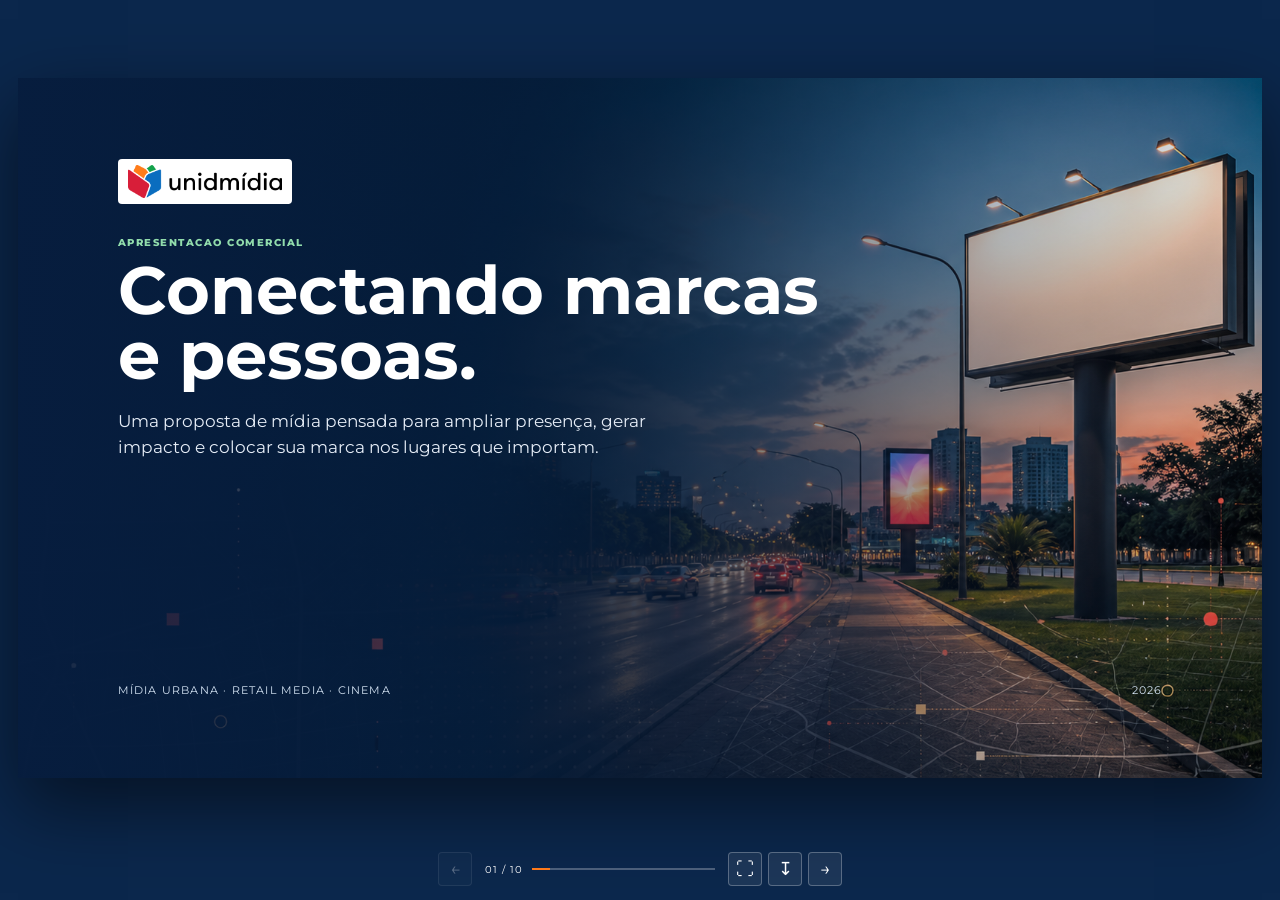
==== calculadora-unidmidia/apresentacao-comercial.html @ 314643e8 "Publicar apresentação comercial Unidmidia" ====
<!doctype html><html lang="pt-BR"><head><meta charset="utf-8"><meta name="viewport" content="width=device-width,initial-scale=1"><title>Unidmidia | Proposta Comercial</title><style>
@import url('https://fonts.googleapis.com/css2?family=Montserrat:wght@400;500;600;700;800&display=swap');
:root{--blue:#0872c9;--navy:#0b274c;--red:#df1d42;--orange:#ff7a1a;--green:#149647;--paper:#f8fafc;--ink:#18222e;--muted:#64748b;--line:#d9e0e8}*{box-sizing:border-box}html,body{margin:0;background:#0b274c;color:var(--ink);font-family:Montserrat,Arial,sans-serif}button,select{font:inherit}button{cursor:pointer}.shell{min-height:100dvh;display:grid;place-items:center;padding:18px 18px 62px}.deck{width:min(100%,calc(100dvh * 1.777));aspect-ratio:16/9;position:relative;overflow:hidden;background:var(--paper);box-shadow:0 28px 72px #0008}.slide{position:absolute;inset:0;padding:6.5% 8%;display:flex;flex-direction:column;opacity:0;pointer-events:none;transform:translateX(16px);transition:.3s}.slide.active{opacity:1;pointer-events:auto;transform:none}.cover{justify-content:space-between;color:white;background:#092b35 url('apresentacao/public/og.png') center/cover}.cover:before{content:"";position:absolute;inset:0;background:linear-gradient(90deg,#071d3ff2,#071d3f9b,#071d3f18)}.cover>*{position:relative;z-index:1}.logo{width:174px;background:#fff;padding:6px 10px;border-radius:4px;margin-bottom:28px}.eyebrow{font-size:10px;font-weight:800;letter-spacing:1.5px;color:var(--blue);margin:0 0 10px}.cover .eyebrow{color:#91dcac}h1,h2,h3,p{margin-top:0}h1{font-size:clamp(43px,5.2vw,76px);line-height:.97;margin-bottom:20px;letter-spacing:0}h2{font-size:clamp(30px,3.8vw,54px);line-height:1.05;margin-bottom:16px;letter-spacing:0}.lead{max-width:560px;font-size:clamp(14px,1.35vw,19px);line-height:1.5;color:#e6edf7}.cover-bottom{display:flex;justify-content:space-between;color:#d4e3f3;font-size:11px;letter-spacing:1.2px;text-transform:uppercase}.top{display:flex;justify-content:space-between;align-items:baseline;border-bottom:1px solid var(--line);padding-bottom:13px;margin-bottom:4.5%;font-size:11px;color:var(--muted)}.top .eyebrow{margin:0}.top.dark{border-color:#ffffff35;color:#c5d5e6}.top.dark .eyebrow{color:#91dcac}.copy{color:var(--muted);font-size:clamp(13px,1.15vw,17px);line-height:1.55;max-width:610px}.filters{display:grid;grid-template-columns:1fr 1fr;gap:7%;align-items:center;flex:1}.filter-block{margin:23px 0}.filter-label{font-size:10px;font-weight:800;color:var(--blue);letter-spacing:1.2px;text-transform:uppercase;margin-bottom:9px}.toggles{display:flex;gap:8px;flex-wrap:wrap}.toggle{border:1px solid var(--line);color:var(--ink);background:#fff;padding:11px 14px;border-radius:4px;font-size:12px}.toggle.on{color:#fff;background:var(--blue);border-color:var(--blue)}.filter-side{background:linear-gradient(145deg,#e9f3ff,#ecf8ee);height:100%;min-height:310px;border-radius:8px;padding:27px;display:flex;flex-direction:column;justify-content:end;position:relative;overflow:hidden}.filter-side:before,.filter-side:after{content:"";position:absolute;border:1px solid #0872c944;border-radius:50%}.filter-side:before{width:80%;aspect-ratio:1;right:-22%;top:-17%}.filter-side:after{width:45%;aspect-ratio:1;left:-11%;bottom:-20%}.filter-side strong{position:relative;font-size:50px;color:var(--navy)}.filter-side p{position:relative;margin:7px 0 0;font-size:13px;color:var(--muted)}.dark-slide{background:var(--navy);color:#fff}.inventory-head{display:flex;justify-content:space-between;align-items:end;margin-bottom:2.5%}.inventory-head h2{margin:0}.inventory-head p{max-width:290px;color:#b8c9db;font-size:12px}.grid{display:grid;grid-template-columns:repeat(3,1fr);gap:12px;overflow:auto;padding-bottom:4px}.card{min-height:165px;padding:0;overflow:hidden;text-align:left;display:flex;flex-direction:column;background:#113966;color:#fff;border:1px solid #ffffff25;border-radius:7px;transition:.2s}.card:hover{border-color:var(--orange);transform:translateY(-3px)}.card img{height:74px;width:100%;object-fit:cover}.card-body{padding:12px}.tag{display:inline-block;font-size:9px;font-weight:800;letter-spacing:.9px;text-transform:uppercase;color:#9bc9ff}.card h3{font-size:14px;margin:5px 0}.card p{font-size:10px;color:#c1d3e7;line-height:1.35;margin:0 0 10px}.card strong{font-size:16px;color:#ffd18d}.detail{display:grid;grid-template-columns:1fr 1fr;gap:7%;align-items:center;flex:1}.media-image{height:100%;max-height:440px;border-radius:8px;overflow:hidden;background:#dce7f1}.media-image img{width:100%;height:100%;object-fit:cover}.detail-meta{display:flex;gap:24px;margin:24px 0}.detail-meta div{border-left:2px solid var(--orange);padding-left:9px;font-size:12px}.detail-meta b{display:block;font-size:18px}.command{border:0;background:var(--blue);color:#fff;padding:13px 18px;border-radius:4px;font-weight:700;font-size:12px}.command.secondary{background:#e7edf4;color:var(--navy);margin-right:8px}.proposal-config{display:grid;grid-template-columns:1.08fr .92fr;gap:7%;align-items:center;flex:1}.config-photo{height:100%;max-height:375px;border-radius:7px;overflow:hidden;background:#dce7f1}.config-photo img{width:100%;height:100%;object-fit:cover}.details{display:flex;gap:20px;margin:18px 0 12px;font-size:12px}.details span{border-left:2px solid var(--green);padding-left:8px}.field{display:block;font-size:10px;color:var(--blue);font-weight:800;text-transform:uppercase;letter-spacing:1px;margin:15px 0 7px}.periods{display:flex;gap:7px}.period{border:1px solid var(--line);background:#fff;border-radius:4px;padding:10px 12px;font-size:11px}.period.on{background:var(--blue);color:#fff;border-color:var(--blue)}.stepper{display:flex;align-items:center;gap:10px;border:1px solid var(--line);border-radius:4px;padding:4px;width:max-content;background:#fff}.stepper button{width:28px;height:28px;border:0;border-radius:3px;background:#e7eef7;color:var(--navy);font-size:17px}.stepper b{min-width:18px;text-align:center}.quote-preview{margin-top:21px;padding:18px;background:#eef5fc;border-left:4px solid var(--orange)}.quote-preview strong{font-size:28px}.summary{background:var(--paper)}.summary-head{display:flex;align-items:end;justify-content:space-between;margin-bottom:24px}.summary-total{text-align:right}.summary-total strong{font-size:clamp(28px,3.5vw,48px);color:var(--blue)}table{width:100%;border-collapse:collapse;background:#fff;font-size:12px}th{text-align:left;padding:12px;background:var(--navy);color:#fff;font-size:10px;letter-spacing:.7px;text-transform:uppercase}td{padding:13px;border-bottom:1px solid var(--line)}td:last-child,th:last-child{text-align:right;font-weight:700}.empty{padding:26px;color:var(--muted);text-align:center}.summary-foot{display:flex;justify-content:space-between;align-items:end;margin-top:25px}.summary-foot p{max-width:470px;font-size:12px;color:var(--muted);line-height:1.5}.controls{position:fixed;bottom:14px;left:50%;transform:translateX(-50%);display:flex;align-items:center;gap:13px;color:#fff}.icon{width:34px;height:34px;border:1px solid #ffffff44;background:#ffffff12;color:#fff;border-radius:4px;font-size:18px}.icon:disabled{opacity:.3}.progress-wrap{display:flex;align-items:center;gap:9px;width:min(230px,38vw);font-size:10px;letter-spacing:1px}.progress{height:2px;background:#ffffff44;flex:1}.progress i{display:block;height:100%;background:var(--orange);transition:.25s}.actions{display:flex;gap:6px}@media(max-width:720px){.shell{padding:0 0 58px}.deck{width:100%;height:calc(100dvh - 58px);aspect-ratio:auto}.slide{padding:9% 7%}.logo{width:135px;margin-bottom:22px}.filters,.detail,.proposal-config{grid-template-columns:1fr;gap:18px}.filter-side{display:none}.grid{grid-template-columns:repeat(2,1fr)}.card{min-height:145px}.inventory-head{display:block}.inventory-head p{margin-top:8px}.media-image{height:180px}.config-photo{height:170px}.summary-head{display:block}.summary-total{text-align:left;margin-top:15px}.controls{bottom:9px}}@media print{@page{size:landscape;margin:0}body{background:white}.shell{display:block;padding:0}.deck{width:100%;height:auto;aspect-ratio:auto;box-shadow:none;overflow:visible}.slide{position:relative;display:flex;opacity:1;transform:none;pointer-events:auto;width:100%;height:100vh;min-height:720px;page-break-after:always}.controls{display:none}}
</style></head><body><main class="shell"><div id="deck" class="deck"></div><nav class="controls"><button id="prev" class="icon" title="Slide anterior" aria-label="Slide anterior">←</button><div class="progress-wrap"><span id="counter"></span><div class="progress"><i id="bar"></i></div></div><div class="actions"><button id="full" class="icon" title="Tela cheia" aria-label="Tela cheia">⛶</button><button id="print" class="icon" title="Exportar PDF" aria-label="Exportar PDF">↧</button><button id="next" class="icon" title="Proximo slide" aria-label="Proximo slide">→</button></div></nav></main><script>
const base='assets/midias/',images='assets/images/';const M=[
{id:'out-um',name:'Outdoor 9 x 3 m',city:'Umuarama',type:'Outdoor',price:490,unit:'bi-semana',periods:[['14 dias',1,490],['28 dias',2,980]],serviceOptions:[['Produzir lona',1400],['Só instalar lona',250]],note:'28 pontos de exibição catalogados para a praça.',image:images+'umuarama/outdoor/ponto-01-rodovia-saida-serra-dourados-sentido-umuarama.jpg',size:'9 x 3 m',impact:'Mídia urbana'},
{id:'bus',name:'Busdoor Umuarama',city:'Umuarama',type:'Busdoor',price:650,unit:'carro / mes',periods:[['1 mes',1,650],['3 meses',3,650],['6 meses',6,650],['12 meses',12,650]],installationFee:550,note:'Circulação estratégica para ampliar frequência da campanha.',image:base+'busdoor-umuarama-orcamento.png',size:'Por veículo',impact:'Mídia urbana'},
{id:'super',name:'Super Tela Av. Paraná',city:'Umuarama',type:'Painel LED',price:1250,unit:'face / mes',periods:[['1 mes',1,1250],['3 meses',3,1050],['12 meses',12,750]],note:'Em frente ao Condomínio Soleil, com mais de 270 inserções por dia.',image:images+'umuarama/painel-led/super-tela-av-parana-foto-01.jpg',size:'4,5 x 2,5 m',impact:'Painel de LED'},
{id:'leblon',name:'Painel LED Posto Leblon',city:'Umuarama',type:'Painel LED',price:690,unit:'mes',periods:[['1 mes',1,690],['3 meses',3,590],['12 meses',12,490]],note:'Av. Paraná com Praça Miguel Rossafa e mais de 250 inserções diárias.',image:images+'umuarama/painel-led/painel-led-posto-leblon-foto-central.jpg',size:'5 x 1,1 m',impact:'Painel de LED'},
{id:'avenida',name:'Painel LED Posto Avenida',city:'Umuarama',type:'Painel LED',price:590,unit:'mes',periods:[['1 mes',1,590],['3 meses',3,490],['12 meses',12,390]],note:'Av. Brasil com Av. Ipiranga, visibilidade diária para marcas.',image:images+'umuarama/painel-led/painel-led-posto-avenida-foto-02.jpg',size:'4,4 x 1,1 m',impact:'Painel de LED'},
{id:'ita',name:'Painel LED Posto Itamaraty',city:'Umuarama',type:'Painel LED',price:590,unit:'mes',periods:[['1 mes',1,590],['3 meses',3,490],['12 meses',12,390]],note:'Av. Paraná com Av. Apucarana, presença em rota urbana relevante.',image:images+'umuarama/painel-led/painel-led-posto-itamaraty-foto-02.jpg',size:'4,4 x 1,1 m',impact:'Painel de LED'},
{id:'makio',name:'Front com Iluminacao',city:'Cianorte',type:'Outdoor',price:1100,unit:'mes',periods:[['1 mes',1,1100],['3 meses',3,1100],['12 meses',12,1100]],note:'Av. Makio Sato, Atlântico - entrando.',image:base+'outdoor-cianorte-av-makio-sato.jpeg',size:'9 x 3 m',impact:'Outdoor iluminado'},
{id:'esp',name:'Front com Iluminacao',city:'Cianorte',type:'Outdoor',price:1300,unit:'mes',periods:[['1 mes',1,1300],['3 meses',3,1300],['12 meses',12,1300]],note:'Av. Espírito Santo com Av. Allan Kardec.',image:base+'outdoor-cianorte-av-espirito-santo.jpeg',size:'9 x 3 m',impact:'Outdoor iluminado'},
{id:'pdv-mercado',name:'PDV - Mercado',city:'Goioerê',type:'PDV',price:1,unit:'unidade',periods:[['60 dias',1,1]],variants:['Faixa gradil','Totem entrada','Display de manopla','Adesivo cesta de compras','Adesivo saída piso','Adesivo mesa cafeteria'],variantImages:['pdv-mercado/faixa-gradil.jpg','pdv-mercado/totem-entrada.jpg','pdv-mercado/display-manopla.jpg','pdv-mercado/adesivo-cesta-compras.jpg','pdv-mercado/adesivo-saida-piso.jpg','pdv-mercado/adesivo-mesa-cafeteria.jpg'],note:'Ativações de marca na jornada de compra, com seis possibilidades de presença no PDV.',image:images+'pdv-mercado/jornada-de-compras-sem-logos.png',size:'Ativação em PDV',impact:'Retail Media'}];
const cities=['Umuarama','Cianorte','Goioerê'],types=['Outdoor','Painel LED','Busdoor','PDV'];let slide=0,chosenCities=['Umuarama'],chosenTypes=['Outdoor','Painel LED','Busdoor'],current='out-um',term=0,variant=0,qty=1,proposal=[];const deck=document.getElementById('deck'),fmt=v=>new Intl.NumberFormat('pt-BR',{style:'currency',currency:'BRL',maximumFractionDigits:0}).format(v);const item=()=>M.find(x=>x.id===current)||M[0];const filtered=()=>M.filter(x=>chosenCities.includes(x.city)&&chosenTypes.includes(x.type));const total=()=>proposal.reduce((s,x)=>s+x.total,0);const toggle=(list,v)=>list.includes(v)?list.filter(x=>x!==v):[...list,v];
function toggles(list,items,key){return items.map(x=>`<button class="toggle ${list.includes(x)?'on':''}" data-${key}="${x}">${x}</button>`).join('')}function render(){let x=item(),p=x.periods[term]||x.periods[0],results=filtered();if(!results.some(r=>r.id===current)&&results[0]){current=results[0].id;x=item();p=x.periods[0];term=0}const row=x.periods.map((v,i)=>`<button class="period ${term===i?'on':''}" data-term="${i}">${v[0]}</button>`).join('');const prop=proposal.length?proposal.map(z=>`<tr><td>${z.name}</td><td>${z.city}</td><td>${z.period}</td><td>${z.qty}</td><td>${fmt(z.total)}</td></tr>`).join(''):'<tr><td colspan="5" class="empty">Selecione as mídias e inclua as opções para montar a proposta.</td></tr>';deck.innerHTML=`
<section class="slide cover ${slide===0?'active':''}"><div><img class="logo" src="apresentacao/public/unidmidia-logo.png" alt="Unidmidia"><p class="eyebrow">APRESENTACAO COMERCIAL</p><h1>Conectando marcas<br>e pessoas.</h1><p class="lead">Uma proposta de mídia pensada para ampliar presença, gerar impacto e colocar sua marca nos lugares que importam.</p></div><div class="cover-bottom"><span>Mídia urbana · Retail media · Cinema</span><span>2026</span></div></section>
<section class="slide ${slide===1?'active':''}"><div class="top"><p class="eyebrow">01 · ESTRATEGIA</p><span>Defina a presença da campanha</span></div><div class="filters"><div><h2>Onde sua marca precisa aparecer?</h2><p class="copy">Escolha uma ou mais praças e os formatos que fazem sentido para o objetivo da campanha. As oportunidades são filtradas para a proposta.</p><div class="filter-block"><div class="filter-label">Praças</div><div class="toggles">${toggles(chosenCities,cities,'city')}</div></div><div class="filter-block"><div class="filter-label">Formatos de mídia</div><div class="toggles">${toggles(chosenTypes,types,'type')}</div></div></div><aside class="filter-side"><strong>${results.length}</strong><p>oportunidades selecionadas para avançar na conversa comercial.</p></aside></div></section>
<section class="slide dark-slide ${slide===2?'active':''}"><div class="top dark"><p class="eyebrow">02 · OPORTUNIDADES</p><span>Inventário filtrado para a campanha</span></div><div class="inventory-head"><h2>Midias para esta proposta.</h2><p>Clique em uma oportunidade para conhecer o ponto, formato e condições comerciais.</p></div><div class="grid">${results.length?results.map(r=>`<button class="card" data-detail="${r.id}"><img src="${r.image}" alt="${r.name}"><div class="card-body"><span class="tag">${r.city} · ${r.type}</span><h3>${r.name}</h3><p>${r.note}</p><strong>${fmt(r.price)}</strong> <small>/ ${r.unit}</small></div></button>`).join(''):'<div class="empty">Selecione ao menos uma praça e um formato de mídia.</div>'}</div></section>
<section class="slide ${slide===3?'active':''}"><div class="top"><p class="eyebrow">03 · MIDIA SELECIONADA</p><span>Conheça a oportunidade</span></div><div class="detail"><div class="media-image"><img src="${x.image}" alt="${x.name}"></div><div><span class="eyebrow">${x.city} · ${x.impact}</span><h2>${x.name}</h2><p class="copy">${x.note}</p><div class="detail-meta"><div><span>Formato</span><b>${x.size}</b></div><div><span>Investimento a partir de</span><b>${fmt(x.price)}</b></div></div><button class="command secondary" id="backInventory">Voltar</button><button class="command" id="goConfig">Selecionar esta mídia</button></div></div></section>
<section class="slide ${slide===4?'active':''}"><div class="top"><p class="eyebrow">04 · COMPOSICAO</p><span>Defina a condição comercial</span></div><div class="proposal-config"><div class="config-photo"><img src="${x.image}" alt="${x.name}"></div><div><span class="eyebrow">${x.city} · ${x.type}</span><h2>${x.name}</h2><div class="details"><span>${x.size}</span><span>${x.impact}</span></div><label class="field">Periodo</label><div class="periods">${row}</div><label class="field">Quantidade</label><div class="stepper"><button data-qty="-1" aria-label="Diminuir quantidade">−</button><b>${qty}</b><button data-qty="1" aria-label="Aumentar quantidade">+</button></div><div class="quote-preview"><span>Investimento desta seleção</span><br><strong>${fmt(p[2]*p[1]*qty)}</strong><br><small>${qty} unidade(s) · ${p[0]}</small></div><button class="command" id="addProposal">Incluir na proposta</button></div></div></section>
<section class="slide summary ${slide===5?'active':''}"><div class="top"><p class="eyebrow">05 · PROPOSTA COMERCIAL</p><span>Resumo da composição selecionada</span></div><div class="summary-head"><div><h2>Presença planejada<br>para a sua marca.</h2><p class="copy">Uma seleção de mídia urbana e formatos de alto impacto para conectar sua marca ao público certo.</p></div><div class="summary-total"><span>Investimento total</span><br><strong>${fmt(total())}</strong></div></div><table><thead><tr><th>Mídia</th><th>Praça</th><th>Período</th><th>Quantidade</th><th>Investimento</th></tr></thead><tbody>${prop}</tbody></table><div class="summary-foot"><p>Valores sujeitos à confirmação de disponibilidade e condições comerciais. Produção e instalação podem ser adicionadas conforme a mídia escolhida.</p><img class="logo" src="apresentacao/public/unidmidia-logo.png" alt="Unidmidia"></div></section>`;bind();updateControls()}
function bind(){document.querySelectorAll('[data-city]').forEach(b=>b.onclick=()=>{chosenCities=toggle(chosenCities,b.dataset.city);render()});document.querySelectorAll('[data-type]').forEach(b=>b.onclick=()=>{chosenTypes=toggle(chosenTypes,b.dataset.type);render()});document.querySelectorAll('[data-detail]').forEach(b=>b.onclick=()=>{current=b.dataset.detail;term=0;qty=1;slide=3;render()});document.querySelectorAll('[data-term]').forEach(b=>b.onclick=()=>{term=+b.dataset.term;render()});document.querySelectorAll('[data-qty]').forEach(b=>b.onclick=()=>{qty=Math.max(1,qty+(+b.dataset.qty));render()});const back=document.getElementById('backInventory');if(back)back.onclick=()=>{slide=2;render()};const config=document.getElementById('goConfig');if(config)config.onclick=()=>{slide=4;render()};const add=document.getElementById('addProposal');if(add)add.onclick=()=>{const x=item(),p=x.periods[term];proposal=proposal.filter(z=>z.id!==x.id);proposal.push({id:x.id,name:x.name,city:x.city,period:p[0],qty,total:p[1]*p[2]*qty});slide=5;render()}}
function go(v){slide=Math.max(0,Math.min(5,v));render()}function updateControls(){counter.textContent=`${String(slide+1).padStart(2,'0')} / 06`;bar.style.width=`${(slide+1)/6*100}%`;prev.disabled=slide===0;next.disabled=slide===5}prev.onclick=()=>go(slide-1);next.onclick=()=>go(slide+1);full.onclick=()=>document.fullscreenElement?document.exitFullscreen():document.documentElement.requestFullscreen();print.onclick=()=>window.print();document.addEventListener('keydown',e=>{if(['ArrowRight','PageDown',' '].includes(e.key)){e.preventDefault();go(slide+1)}if(['ArrowLeft','PageUp'].includes(e.key)){e.preventDefault();go(slide-1)}if(e.key==='Home')go(0);if(e.key==='End')go(5)});render();
</script><script>
const baseRender=render;
render=function(){
  baseRender();
  const media=item();
  if(!media.variants)return;
  const configImage=document.querySelector('.config-photo img');
  if(configImage&&media.variantImages)configImage.src=images+media.variantImages[variant];
  const periodLabel=[...document.querySelectorAll('.field')].find(label=>label.textContent==='Periodo');
  if(periodLabel){
    periodLabel.insertAdjacentHTML('beforebegin',`<label class="field">Possibilidade de PDV</label><div class="periods" style="flex-wrap:wrap">${media.variants.map((name,index)=>`<button class="period ${variant===index?'on':''}" data-pdv-variant="${index}">${name}</button>`).join('')}</div>`);
    document.querySelectorAll('[data-pdv-variant]').forEach(button=>button.onclick=()=>{variant=+button.dataset.pdvVariant;render()});
  }
  const add=document.getElementById('addProposal');
  if(add){
    const replacement=add.cloneNode(true);
    add.replaceWith(replacement);
    replacement.onclick=()=>{
      const period=media.periods[term],name=`${media.name} - ${media.variants[variant]}`,id=`${media.id}-${variant}`;
      proposal=proposal.filter(entry=>entry.id!==id);
      proposal.push({id,name,city:media.city,period:period[0],qty,total:period[1]*period[2]*qty});
      slide=5;render();
    };
  }
};
render();
</script><script>
M.find(media=>media.id==='pdv-mercado').variantImages[2]='pdv-mercado/supermercado-parana/display-manopla-sem-fundo.png';
</script><script>
const outdoorUmuarama=M.find(media=>media.id==='out-um');
outdoorUmuarama.gallery=[
  'ponto-01-rodovia-saida-serra-dourados-sentido-umuarama.jpg',
  'ponto-02-avenida-aracaju-mercado-atacadao.jpg',
  'ponto-03-rodovia-pr-323-levo-alimentos-sentido-mariluz.jpg',
  'ponto-04-avenida-parigot-de-souza-feira-domingo.jpg',
  'ponto-05-rua-arapongas-deposito-sao-jose.jpg',
  'ponto-06-avenida-ariovaldo-sentido-cidade.jpg',
  'ponto-07-avenida-manaus-mercado-amigao.jpg',
  'ponto-08-avenida-jose-dias-lopes-sentido-uopecan.jpg',
  'ponto-09-avenida-antonio-ostrenski-hospital-cemil.jpg',
  'ponto-10-avenida-ariovaldo-rodrigues-max-atacado-sentido-centro.jpg',
  'ponto-11-avenida-parana-lago-municipal-sentido-uopecan.jpg',
  'ponto-12-avenida-ariovaldo-rodrigues-max-atacado-sentido-rodovia.jpg',
  'ponto-13-avenida-angelo-moreira-delegacia-upa-sicoob.jpg',
  'ponto-14-avenida-parigot-de-souza-avenida-guanabara.jpg',
  'ponto-15-avenida-paranapanema-tiro-de-guerra.jpg',
  'ponto-16-avenida-parana-lago-municipal-sentido-faculdade-alfa.jpg',
  'ponto-17-rotatoria-aceu-guri-entrada-cidade.jpg',
  'ponto-18-avenida-paulo-pedrosa-sorveteria-ditalia.jpg',
  'ponto-19-rodovia-serra-umuarama-parque-jaboticabeira.jpg',
  'ponto-20-avenida-parigot-de-souza-alfinha-mont-blant.jpg',
  'ponto-21-avenida-ariovaldo-rodrigues-max-atacado.jpg',
  'ponto-22-avenida-celso-garcia-cid-hospital-cemil.jpg',
  'ponto-23-avenida-angelo-moreira-uopecan.jpg',
  'ponto-24-avenida-maringa-sentido-unipar-lamore.jpg',
  'ponto-25-rua-arapongas-colegio-alfa-posto-portuga.jpg',
  'ponto-26-avenida-pirapo-avenida-rolandia-unipar.jpg',
  'ponto-27-estrada-xambre-aceu-sorvetes-guri.jpg',
  'ponto-28-avenida-parana-shopping-centro-xambre.jpg'
].map(file=>images+'umuarama/outdoor/'+file);
outdoorUmuarama.galleryLabel='Ponto';
const superTela=M.find(media=>media.id==='super');
superTela.gallery=[
  images+'umuarama/painel-led/super-tela-av-parana-foto-01.jpg',
  images+'umuarama/painel-led/super-tela-av-parana-foto-02.jpg'
];
superTela.galleryLabel='Foto';
const leblon=M.find(media=>media.id==='leblon');
leblon.gallery=[1,2,3,4,5].map(number=>images+`umuarama/painel-led/painel-led-posto-leblon-foto-${String(number).padStart(2,'0')}.jpg`);
leblon.galleryLabel='Foto';
const avenida=M.find(media=>media.id==='avenida');
avenida.gallery=[1,2,3,4].map(number=>images+`umuarama/painel-led/painel-led-posto-avenida-foto-${String(number).padStart(2,'0')}.jpg`);
avenida.galleryLabel='Foto';
const itamaraty=M.find(media=>media.id==='ita');
itamaraty.gallery=[1,2,3].map(number=>images+`umuarama/painel-led/painel-led-posto-itamaraty-foto-${String(number).padStart(2,'0')}.jpg`);
itamaraty.galleryLabel='Foto';
let carouselMediaId='',carouselIndex=0;
const renderWithCarousel=render;
render=function(){
  renderWithCarousel();
  const media=item(),gallery=media.gallery;
  if(!gallery||gallery.length<2)return;
  if(carouselMediaId!==media.id){carouselMediaId=media.id;carouselIndex=0}
  carouselIndex=(carouselIndex+gallery.length)%gallery.length;
  document.querySelectorAll('.media-image,.config-photo').forEach(container=>{
    const picture=container.querySelector('img');
    if(!picture)return;
    picture.src=gallery[carouselIndex];
    container.style.position='relative';
    container.insertAdjacentHTML('beforeend',`<div style="position:absolute;left:12px;right:12px;bottom:12px;display:flex;align-items:center;justify-content:space-between;pointer-events:none"><button class="icon" data-carousel-shift="-1" title="Imagem anterior" aria-label="Imagem anterior" style="pointer-events:auto;background:#0b274ccc;border-color:#fff8">&#8592;</button><span style="background:#0b274ccc;color:#fff;padding:8px 10px;border-radius:3px;font-size:10px;font-weight:700">${media.galleryLabel} ${String(carouselIndex+1).padStart(2,'0')} / ${String(gallery.length).padStart(2,'0')}</span><button class="icon" data-carousel-shift="1" title="Proxima imagem" aria-label="Proxima imagem" style="pointer-events:auto;background:#0b274ccc;border-color:#fff8">&#8594;</button></div>`);
  });
  document.querySelectorAll('[data-carousel-shift]').forEach(button=>button.onclick=()=>{carouselIndex+=+button.dataset.carouselShift;render()});
};
render();
</script><script>
const prMapStyle=document.createElement('style');
prMapStyle.textContent=`
.filter-side.map-panel{display:block;padding:0;background:#eef6fb;isolation:isolate}.filter-side.map-panel:before,.filter-side.map-panel:after{display:none}.map-title{position:absolute;left:24px;top:22px;font-size:10px;font-weight:800;letter-spacing:1.1px;color:#0872c9;text-transform:uppercase}.map-subtitle{position:absolute;left:24px;top:40px;font-size:11px;color:#64748b}.pr-map{position:absolute;inset:58px 20px 18px}.pr-state{position:absolute;inset:4% 14% 8% 10%;background:#d9e9f4;border:2px solid #93bdd7;clip-path:polygon(28% 1%,52% 6%,76% 0,91% 15%,84% 29%,96% 41%,82% 53%,88% 72%,72% 91%,54% 99%,37% 87%,21% 89%,14% 71%,2% 57%,10% 39%,1% 25%,17% 14%);filter:drop-shadow(0 7px 9px #0b274c1c)}.pr-state:after{content:'PARANA';position:absolute;left:39%;top:52%;font-size:10px;font-weight:800;letter-spacing:1px;color:#6f9ebc;transform:rotate(-18deg)}.map-pin{position:absolute;border:0;background:none;padding:0;transform:translate(-50%,-50%);z-index:2}.pin-formats{position:absolute;left:50%;bottom:31px;transform:translateX(-50%);display:flex;gap:3px;white-space:nowrap}.pin-format{width:17px;height:17px;display:grid;place-items:center;border:1px solid #c0d7e8;background:#fff;color:#56718a;border-radius:3px;font-size:10px;box-shadow:0 2px 5px #0b274c1c}.map-pin.is-active .pin-format{border-color:#0872c9;color:#0872c9}.pin-dot{width:29px;height:29px;border-radius:50% 50% 50% 0;background:#fff;border:2px solid #7faac7;transform:rotate(-45deg);display:grid;place-items:center;box-shadow:0 3px 8px #0b274c33;transition:.2s}.pin-dot i{display:block;width:9px;height:9px;border-radius:50%;background:#7faac7;transform:rotate(45deg)}.map-pin.is-active .pin-dot{background:#0872c9;border-color:#0872c9;box-shadow:0 5px 12px #0872c966}.map-pin.is-active .pin-dot i{background:#fff}.pin-name{position:absolute;left:50%;top:36px;transform:translateX(-50%);font-size:9px;font-weight:800;color:#48647d;white-space:nowrap}.map-pin.is-active .pin-name{color:#0b274c}.map-legend{position:absolute;right:20px;bottom:17px;font-size:10px;color:#64748b}.map-legend strong{color:#0b274c}
`;
document.head.append(prMapStyle);
const mapCities={
  Umuarama:{left:29,top:34,formats:['Outdoor','Painel LED','Busdoor']},
  Cianorte:{left:45,top:24,formats:['Outdoor']},
  Goioerê:{left:28,top:54,formats:['PDV']}
};
const mapGlyph={Outdoor:'▭','Painel LED':'▦',Busdoor:'▰',PDV:'◉'};
const renderWithMap=render;
render=function(){
  renderWithMap();
  const panel=document.querySelector('.filter-side');
  if(!panel)return;
  const pins=Object.entries(mapCities).map(([city,config])=>{
    const active=chosenCities.includes(city);
    const formats=config.formats.filter(format=>chosenTypes.includes(format));
    const glyphs=(formats.length?formats:config.formats).map(format=>`<span class="pin-format" title="${format}">${mapGlyph[format]}</span>`).join('');
    return `<button class="map-pin ${active?'is-active':''}" data-map-city="${city}" style="left:${config.left}%;top:${config.top}%" title="Selecionar ${city}"><span class="pin-formats">${glyphs}</span><span class="pin-dot"><i></i></span><span class="pin-name">${city}</span></button>`;
  }).join('');
  panel.className='filter-side map-panel';
  panel.innerHTML=`<span class="map-title">Cobertura selecionada</span><span class="map-subtitle">Paraná</span><div class="pr-map"><div class="pr-state"></div>${pins}</div><span class="map-legend"><strong>${chosenCities.length}</strong> praças ativas</span>`;
  panel.querySelectorAll('[data-map-city]').forEach(button=>button.onclick=()=>{chosenCities=toggle(chosenCities,button.dataset.mapCity);render()});
};
render();
</script><script>
const pdvMarket=M.find(media=>media.id==='pdv-mercado');
const pdvCities=['Campo Mourão','Assis Chateaubriand','Cianorte','Goioerê','Ivaiporã','Pitanga','Ubiratã'];
if(pdvMarket){
  pdvMarket.multiVariantSelection=true;
  const position=M.indexOf(pdvMarket);
  M.splice(position,1,...pdvCities.map(city=>({...pdvMarket,id:`pdv-mercado-${city.toLowerCase().replace(/[^a-z0-9]+/g,'-')}`,city})));
}
cities.splice(0,cities.length,'Umuarama','Cianorte','Goioerê','Campo Mourão','Assis Chateaubriand','Ivaiporã','Pitanga','Ubiratã');
const realMapStyle=document.createElement('style');
realMapStyle.textContent=`
.filter-side.real-map-panel{display:block;padding:0;background:#f5f9fc;isolation:isolate}.filter-side.real-map-panel:before,.filter-side.real-map-panel:after{display:none}.real-map-title{position:absolute;left:24px;top:22px;font-size:10px;font-weight:800;letter-spacing:1.1px;color:#0872c9;text-transform:uppercase;z-index:3}.real-map-subtitle{position:absolute;left:24px;top:40px;font-size:11px;color:#64748b;z-index:3}.geo-map{position:absolute;inset:62px 18px 28px}.geo-map-canvas{position:absolute;left:0;top:50%;width:100%;aspect-ratio:800/497;transform:translateY(-50%)}.geo-map-canvas img{position:absolute;inset:0;width:100%;height:100%;display:block}.geo-map-canvas .map-pin{z-index:4}.real-map-legend{position:absolute;right:20px;bottom:17px;font-size:10px;color:#64748b;z-index:3}.real-map-legend strong{color:#0b274c}
`;
document.head.append(realMapStyle);
const geoCities={
  Umuarama:{left:19.3,top:29.6},Cianorte:{left:29.7,top:27.2},Goioerê:{left:23.6,top:39.7},
  'Campo Mourão':{left:33.1,top:36.4},'Assis Chateaubriand':{left:16.4,top:45.0},
  Ivaiporã:{left:43.5,top:41.1},Pitanga:{left:42.2,top:53.3},Ubiratã:{left:24.1,top:48.3}
};
let visibleGeoCities=[];
const renderWithGeoMap=render;
render=function(){
  renderWithGeoMap();
  const panel=document.querySelector('.filter-side');
  if(!panel)return;
  const selectedGeoCities=Object.entries(geoCities).filter(([city])=>chosenCities.includes(city));
  const pins=selectedGeoCities.map(([city,position],index)=>{
    const available=[...new Set(M.filter(media=>media.city===city).map(media=>media.type))];
    const visible=available.filter(format=>chosenTypes.includes(format));
    const glyphs=(visible.length?visible:available).map(format=>`<span class="pin-format" title="${format}">${mapGlyph[format]||'◉'}</span>`).join('');
    const isNew=!visibleGeoCities.includes(city);
    return `<button class="map-pin geo-pin is-active ${isNew?'is-new':''}" data-geo-city="${city}" style="left:${position.left}%;top:${position.top}%;--delay:${index*120}ms" title="Remover ${city}"><span class="pin-formats">${glyphs}</span><span class="pin-dot"><i></i></span><span class="pin-name">${city}</span></button>`;
  }).join('');
  panel.className='filter-side map-panel real-map-panel';
  panel.innerHTML=`<span class="real-map-title">Cobertura selecionada</span><span class="real-map-subtitle">Paraná</span><div class="geo-map"><div class="geo-map-canvas"><img src="assets/images/mapas/parana-vetor.svg" alt="Mapa do Paraná">${pins}</div></div><span class="real-map-legend"><strong>${chosenCities.length}</strong> praças ativas</span>`;
  visibleGeoCities=selectedGeoCities.map(([city])=>city);
  panel.querySelectorAll('[data-geo-city]').forEach(button=>button.onclick=()=>{chosenCities=toggle(chosenCities,button.dataset.geoCity);render()});
};
render();
</script><style>
.geo-map-canvas .geo-pin{opacity:1}.geo-map-canvas .geo-pin.is-new{opacity:0;animation:geo-pin-drop .48s cubic-bezier(.22,.8,.3,1.25) var(--delay) forwards}.geo-map-canvas .geo-pin .pin-dot{width:22px;height:22px;border-width:1.5px}.geo-map-canvas .geo-pin .pin-dot i{width:7px;height:7px}.geo-map-canvas .geo-pin .pin-formats{bottom:25px;gap:2px}.geo-map-canvas .geo-pin .pin-format{width:13px;height:13px;border-radius:2px;font-size:8px}.geo-map-canvas .geo-pin .pin-name{top:28px;left:50%;padding:2px 3px;border-radius:2px;background:#f5f9fce8;font-size:8px;line-height:1.05;opacity:1}.geo-map-canvas .geo-pin.is-new .pin-name{opacity:0;animation:geo-city-name .24s ease-out calc(var(--delay) + .39s) forwards}@keyframes geo-pin-drop{0%{opacity:0;transform:translate(-50%,-50%) translateY(-32px) scale(.74)}72%{opacity:1;transform:translate(-50%,-50%) translateY(3px) scale(1.06)}100%{opacity:1;transform:translate(-50%,-50%) translateY(0) scale(1)}}@keyframes geo-city-name{from{opacity:0;transform:translateX(-50%) translateY(-4px)}to{opacity:1;transform:translateX(-50%) translateY(0)}}
</style><style>
.media-gallery{position:relative}.media-gallery-controls{position:absolute;left:12px;right:12px;bottom:12px;display:flex;align-items:center;justify-content:space-between;pointer-events:none}.media-gallery-controls .icon{pointer-events:auto;background:#0b274ccc;border-color:#fff8}.media-gallery-controls span{background:#0b274ccc;color:#fff;padding:8px 10px;border-radius:3px;font-size:10px;font-weight:700}.inline-config{margin-top:16px;padding-top:14px;border-top:1px solid var(--line)}.inline-config .field{margin-top:12px}.inline-options{flex-wrap:wrap}.inline-config .quote-preview{margin-top:15px;padding:13px}.inline-config .quote-preview strong{font-size:24px}.inline-config .command{margin-top:12px}
</style><script>
/*
let presentationSlide=0;
let inventoryPage=0;
const renderWithInventoryPagination=render;
const inventoryCard=(media,page)=>`<button class="card" data-detail="${media.id}" data-inventory-page="${page}"><img src="${media.image}" alt="${media.name}"><div class="card-body"><span class="tag">${media.city} · ${media.type}</span><h3>${media.name}</h3><p>${media.note}</p><strong>${fmt(media.price)}</strong> <small>/ ${media.unit}</small></div></button>`;
const getPresentationMeta=()=>{
  const pageCount=Math.max(1,Math.ceil(filtered().length/6));
  return {pageCount,detail:pageCount+2,config:pageCount+3,summary:pageCount+4,last:pageCount+4,total:pageCount+5};
};
render=function(){
  const meta=getPresentationMeta();
  presentationSlide=Math.max(0,Math.min(meta.last,presentationSlide));
  if(presentationSlide<=1)slide=presentationSlide;
  else if(presentationSlide<=meta.pageCount+1)slide=2;
  else if(presentationSlide===meta.detail)slide=3;
  else if(presentationSlide===meta.config)slide=4;
  else slide=5;
  renderWithInventoryPagination();

  const inventory=document.querySelector('.dark-slide');
  if(inventory){
    const results=filtered();
    const pages=Array.from({length:meta.pageCount},(_,page)=>results.slice(page*6,page*6+6));
    const slides=pages.map((items,page)=>`<section class="slide dark-slide"><div class="top dark"><p class="eyebrow">02 · OPORTUNIDADES${meta.pageCount>1?` · ${page+1}/${meta.pageCount}`:''}</p><span>Inventário filtrado para a campanha</span></div><div class="inventory-head"><h2>Midias para esta proposta.</h2><p>Clique em uma oportunidade para conhecer o ponto, formato e condições comerciais.</p></div><div class="grid">${items.length?items.map(media=>inventoryCard(media,page)).join(''):'<div class="empty">Selecione ao menos uma praça e um formato de mídia.</div>'}</div></section>`).join('');
    inventory.outerHTML=slides;
  }

  const allSlides=[...deck.querySelectorAll('.slide')];
  allSlides.forEach((section,index)=>section.classList.toggle('active',index===presentationSlide));
  inventoryPage=Math.min(inventoryPage,meta.pageCount-1);

  document.querySelectorAll('[data-city]').forEach(button=>button.onclick=()=>{chosenCities=toggle(chosenCities,button.dataset.city);inventoryPage=0;presentationSlide=1;render()});
  document.querySelectorAll('[data-type]').forEach(button=>button.onclick=()=>{chosenTypes=toggle(chosenTypes,button.dataset.type);inventoryPage=0;presentationSlide=1;render()});
  document.querySelectorAll('[data-geo-city]').forEach(button=>button.onclick=()=>{chosenCities=toggle(chosenCities,button.dataset.geoCity);inventoryPage=0;presentationSlide=1;render()});
  document.querySelectorAll('[data-detail]').forEach(button=>button.onclick=()=>{current=button.dataset.detail;term=0;qty=1;variant=0;inventoryPage=+button.dataset.inventoryPage;presentationSlide=meta.detail;render()});
  const back=document.getElementById('backInventory');
  if(back)back.onclick=()=>{presentationSlide=inventoryPage+2;render()};
  const config=document.getElementById('goConfig');
  if(config)config.onclick=()=>{presentationSlide=meta.config;render()};
  const add=document.getElementById('addProposal');
  if(add)add.onclick=()=>{
    const media=item(),period=media.periods[term],variantName=media.variants?.[variant],name=variantName?`${media.name} - ${variantName}`:media.name,id=variantName?`${media.id}-${variant}`:media.id;
    proposal=proposal.filter(entry=>entry.id!==id);
    proposal.push({id,name,city:media.city,period:period[0],qty,total:period[1]*period[2]*qty});
    presentationSlide=meta.summary;render();
  };
  prev.onclick=()=>go(presentationSlide-1);
  next.onclick=()=>go(presentationSlide+1);
  counter.textContent=`${String(presentationSlide+1).padStart(2,'0')} / ${String(meta.total).padStart(2,'0')}`;
  bar.style.width=`${(presentationSlide+1)/meta.total*100}%`;
  prev.disabled=presentationSlide===0;
  next.disabled=presentationSlide===meta.last;
};
go=function(target){presentationSlide=target;render()};
document.addEventListener('keydown',event=>{
  if(!['ArrowRight','PageDown',' ','ArrowLeft','PageUp','Home','End'].includes(event.key))return;
  event.preventDefault();event.stopImmediatePropagation();
  const meta=getPresentationMeta();
  if(['ArrowRight','PageDown',' '].includes(event.key))go(presentationSlide+1);
  if(['ArrowLeft','PageUp'].includes(event.key))go(presentationSlide-1);
  if(event.key==='Home')go(0);
  if(event.key==='End')go(meta.last);
},true);
render();
*/
let presentationSlide=0;
let inventoryPage=0;
let openConfigMediaId='';
const mediaSelections={};
const galleryIndexes={};
const renderBaseDeck=render;
const mediaSelection=media=>mediaSelections[media.id]||(mediaSelections[media.id]={term:0,qty:1,variant:0,variants:[],service:0});
const extraItems=(media,selection)=>{
  const extras=[];
  if(media.serviceOptions)extras.push(media.serviceOptions[selection.service]||media.serviceOptions[0]);
  if(media.installationFee)extras.push(['Instalação por veículo',media.installationFee]);
  return extras;
};
const selectionTotal=(media,selection)=>{
  const period=media.periods[selection.term]||media.periods[0];
  return (period[2]*period[1]+extraItems(media,selection).reduce((total,extra)=>total+extra[1],0))*selection.qty;
};
const selectionName=(media,selection)=>{
  const variantName=media.variants?.[selection.variant];
  const serviceName=media.serviceOptions?.[selection.service]?.[0];
  return [media.name,variantName,serviceName].filter(Boolean).join(' - ');
};
const proposalRows=entries=>entries.length?entries.map(entry=>`<tr><td>${entry.name}</td><td>${entry.city}</td><td>${entry.period}</td><td>${entry.qty}</td><td>${fmt(entry.total)}</td></tr>`).join(''):'<tr><td colspan="5" class="empty">Selecione as mídias e inclua as opções para montar a proposta.</td></tr>';
const getPresentationMeta=()=>{
  const results=filtered(),pageCount=Math.max(1,Math.ceil(results.length/6)),detailStart=pageCount+2,summary=detailStart+results.length,summaryPageCount=Math.max(1,Math.ceil(proposal.length/6)),last=summary+summaryPageCount-1;
  return {results,pageCount,detailStart,summary,summaryPageCount,last,total:last+1};
};
const inventoryCard=(media,page)=>`<button class="card" data-detail="${media.id}" data-inventory-page="${page}"><img src="${media.image}" alt="${media.name}"><div class="card-body"><span class="tag">${media.city} &middot; ${media.type}</span><h3>${media.name}</h3><p>${media.note}</p><strong>${fmt(media.price)}</strong> <small>/ ${media.unit}</small></div></button>`;
const mediaSlide=(media,index,meta)=>{
  const selection=mediaSelection(media),period=media.periods[selection.term]||media.periods[0],isOpen=openConfigMediaId===media.id;
  const gallery=isOpen&&media.variantImages?media.variantImages.map(path=>images+path):(media.gallery||[media.image]),galleryIndex=(galleryIndexes[media.id]??(isOpen?selection.variant:0))%gallery.length;
  const image=gallery[galleryIndex];
  const galleryControls=gallery.length>1?`<div class="media-gallery-controls"><button class="icon" data-gallery-shift="-1" data-gallery-media="${media.id}" aria-label="Imagem anterior">&larr;</button><span>${isOpen&&media.variantImages?'Possibilidade':media.galleryLabel||'Foto'} ${String(galleryIndex+1).padStart(2,'0')} / ${String(gallery.length).padStart(2,'0')}</span><button class="icon" data-gallery-shift="1" data-gallery-media="${media.id}" aria-label="Proxima imagem">&rarr;</button></div>`:'';
  const variants=media.variants?`<label class="field">Possibilidades de PDV</label><div class="periods inline-options">${media.variants.map((name,variantIndex)=>`<button class="period ${(media.multiVariantSelection?selection.variants.includes(variantIndex):selection.variant===variantIndex)?'on':''}" data-inline-variant="${variantIndex}" data-media-id="${media.id}">${name}</button>`).join('')}</div>`:'';
  const services=media.serviceOptions?`<label class="field">Lona</label><div class="periods inline-options">${media.serviceOptions.map((option,serviceIndex)=>`<button class="period ${selection.service===serviceIndex?'on':''}" data-inline-service="${serviceIndex}" data-media-id="${media.id}">${option[0]} · ${fmt(option[1])}</button>`).join('')}</div>`:'';
  const installation=media.installationFee?`<label class="field">Instalação</label><div class="included-fee">${fmt(media.installationFee)} por veículo</div>`:'';
  const selectionCount=media.multiVariantSelection?selection.variants.length:1;
  const configuration=isOpen?`<div class="inline-config">${variants}${services}<label class="field">Periodo</label><div class="periods">${media.periods.map((value,termIndex)=>`<button class="period ${selection.term===termIndex?'on':''}" data-inline-term="${termIndex}" data-media-id="${media.id}">${value[0]}</button>`).join('')}</div>${installation}<label class="field">Quantidade</label><div class="stepper"><button data-inline-qty="-1" data-media-id="${media.id}" aria-label="Diminuir quantidade">-</button><b>${selection.qty}</b><button data-inline-qty="1" data-media-id="${media.id}" aria-label="Aumentar quantidade">+</button></div><div class="quote-preview"><span>Investimento desta selecao</span><br><strong>${fmt(selectionTotal(media,selection)*selectionCount)}</strong><br><small>${selection.qty} unidade(s) &middot; ${period[0]}${media.multiVariantSelection?` &middot; ${selectionCount} possibilidade(s)`:''}</small></div><button class="command" data-add-media="${media.id}" ${media.multiVariantSelection&&!selectionCount?'disabled':''}>${media.multiVariantSelection?'Incluir opções selecionadas':'Incluir na proposta'}</button></div>`:'';
  const detailMeta=media.type==='PDV'?'':`<div class="detail-meta"><div><span>Formato</span><b>${media.size}</b></div><div><span>Investimento a partir de</span><b>${fmt(media.price)}</b></div></div>`;
  return `<section class="slide"><div class="top"><p class="eyebrow">03 · MIDIA SELECIONADA</p><span>${String(index+1).padStart(2,'0')} / ${String(meta.results.length).padStart(2,'0')} · ${media.city}</span></div><div class="detail"><div class="media-image media-gallery"><img src="${image}" alt="${media.name}">${galleryControls}</div><div><span class="eyebrow">${media.city} &middot; ${media.impact}</span><h2>${media.name}</h2><p class="copy">${media.note}</p>${detailMeta}<button class="command secondary" data-back-inventory="${Math.floor(index/6)}">Voltar ao inventario</button>${isOpen?'':`<button class="command" data-open-config="${media.id}">Selecionar midia</button>`}${configuration}</div></div></section>`;
};
render=function(){
  const meta=getPresentationMeta();
  presentationSlide=Math.max(0,Math.min(meta.last,presentationSlide));
  if(presentationSlide<=1)slide=presentationSlide;
  else if(presentationSlide<meta.detailStart)slide=2;
  else if(presentationSlide<meta.summary){
    const media=meta.results[presentationSlide-meta.detailStart];
    if(media){current=media.id;const selection=mediaSelection(media);term=selection.term;qty=selection.qty;variant=selection.variant;}
    slide=3;
  }else slide=5;
  renderBaseDeck();
  const inventory=document.querySelector('.dark-slide');
  if(inventory){
    const pages=Array.from({length:meta.pageCount},(_,page)=>meta.results.slice(page*6,page*6+6));
    inventory.outerHTML=pages.map((items,page)=>`<section class="slide dark-slide"><div class="top dark"><p class="eyebrow">02 · OPORTUNIDADES${meta.pageCount>1?` · ${page+1}/${meta.pageCount}`:''}</p><span>Inventario filtrado para a campanha</span></div><div class="inventory-head"><h2>Midias para esta proposta.</h2><p>Clique em uma oportunidade para conhecer o ponto, formato e condicoes comerciais.</p></div><div class="grid">${items.length?items.map(media=>inventoryCard(media,page)).join(''):'<div class="empty">Selecione ao menos uma praca e um formato de midia.</div>'}</div></section>`).join('');
  }
  const detailBase=document.getElementById('goConfig')?.closest('.slide');
  const configBase=document.getElementById('addProposal')?.closest('.slide');
  if(detailBase)detailBase.outerHTML=meta.results.map((media,index)=>mediaSlide(media,index,meta)).join('');
  if(configBase)configBase.remove();
  const summaryBase=deck.querySelector('.summary');
  if(summaryBase){
    const summaryPages=Array.from({length:meta.summaryPageCount},(_,page)=>proposal.slice(page*6,page*6+6));
    summaryBase.outerHTML=summaryPages.map((entries,page)=>{
      const section=summaryBase.cloneNode(true);
      const eyebrow=section.querySelector('.top .eyebrow'),label=section.querySelector('.top span'),body=section.querySelector('tbody');
      if(eyebrow)eyebrow.textContent=`05 · PROPOSTA COMERCIAL${meta.summaryPageCount>1?` · ${page+1}/${meta.summaryPageCount}`:''}`;
      if(label)label.textContent=meta.summaryPageCount>1?`Resumo da composição · página ${page+1}`:'Resumo da composição selecionada';
      if(body)body.innerHTML=proposalRows(entries);
      return section.outerHTML;
    }).join('');
  }
  [...deck.querySelectorAll('.slide')].forEach((section,index)=>section.classList.toggle('active',index===presentationSlide));
  inventoryPage=Math.min(inventoryPage,meta.pageCount-1);
  document.querySelectorAll('[data-city]').forEach(button=>button.onclick=()=>{chosenCities=toggle(chosenCities,button.dataset.city);inventoryPage=0;openConfigMediaId='';presentationSlide=1;render()});
  document.querySelectorAll('[data-type]').forEach(button=>button.onclick=()=>{chosenTypes=toggle(chosenTypes,button.dataset.type);inventoryPage=0;openConfigMediaId='';presentationSlide=1;render()});
  document.querySelectorAll('[data-geo-city]').forEach(button=>button.onclick=()=>{chosenCities=toggle(chosenCities,button.dataset.geoCity);inventoryPage=0;openConfigMediaId='';presentationSlide=1;render()});
  document.querySelectorAll('[data-detail]').forEach(button=>button.onclick=()=>{const index=meta.results.findIndex(media=>media.id===button.dataset.detail);inventoryPage=+button.dataset.inventoryPage;openConfigMediaId='';presentationSlide=meta.detailStart+index;render()});
  document.querySelectorAll('[data-back-inventory]').forEach(button=>button.onclick=()=>{inventoryPage=+button.dataset.backInventory;openConfigMediaId='';presentationSlide=inventoryPage+2;render()});
  document.querySelectorAll('[data-open-config]').forEach(button=>button.onclick=()=>{openConfigMediaId=button.dataset.openConfig;render()});
  document.querySelectorAll('[data-inline-term]').forEach(button=>button.onclick=()=>{mediaSelection(M.find(media=>media.id===button.dataset.mediaId)).term=+button.dataset.inlineTerm;render()});
  document.querySelectorAll('[data-inline-qty]').forEach(button=>button.onclick=()=>{const selection=mediaSelection(M.find(media=>media.id===button.dataset.mediaId));selection.qty=Math.max(1,selection.qty+(+button.dataset.inlineQty));render()});
  document.querySelectorAll('[data-inline-variant]').forEach(button=>button.onclick=()=>{const media=M.find(media=>media.id===button.dataset.mediaId),selection=mediaSelection(media),variantIndex=+button.dataset.inlineVariant;selection.variant=variantIndex;galleryIndexes[media.id]=variantIndex;if(media.multiVariantSelection)selection.variants=selection.variants.includes(variantIndex)?selection.variants.filter(index=>index!==variantIndex):[...selection.variants,variantIndex];render()});
  document.querySelectorAll('[data-inline-service]').forEach(button=>button.onclick=()=>{mediaSelection(M.find(media=>media.id===button.dataset.mediaId)).service=+button.dataset.inlineService;render()});
  document.querySelectorAll('[data-gallery-shift]').forEach(button=>button.onclick=()=>{const media=M.find(item=>item.id===button.dataset.galleryMedia),gallery=openConfigMediaId===media.id&&media.variantImages?media.variantImages:(media.gallery||[media.image]);galleryIndexes[media.id]=((galleryIndexes[media.id]??0)+(+button.dataset.galleryShift)+gallery.length)%gallery.length;render()});
  document.querySelectorAll('[data-add-media]').forEach(button=>button.onclick=()=>{const media=M.find(item=>item.id===button.dataset.addMedia),selection=mediaSelection(media),period=media.periods[selection.term],variantIndexes=media.multiVariantSelection?selection.variants:[selection.variant];variantIndexes.forEach(variantIndex=>{const id=media.variants?`${media.id}-${variantIndex}`:media.id,name=media.variants?`${media.name} - ${media.variants[variantIndex]}`:selectionName(media,selection);proposal=proposal.filter(entry=>entry.id!==id);proposal.push({id,name,city:media.city,period:period[0],qty:selection.qty,total:selectionTotal(media,selection)});});openConfigMediaId='';presentationSlide=meta.summary;render()});
  prev.onclick=()=>go(presentationSlide-1);
  next.onclick=()=>go(presentationSlide+1);
  counter.textContent=`${String(presentationSlide+1).padStart(2,'0')} / ${String(meta.total).padStart(2,'0')}`;
  bar.style.width=`${(presentationSlide+1)/meta.total*100}%`;
  prev.disabled=presentationSlide===0;
  next.disabled=presentationSlide===meta.last;
};
go=function(target){presentationSlide=target;render()};
document.addEventListener('keydown',event=>{
  if(!['ArrowRight','PageDown',' ','ArrowLeft','PageUp','Home','End'].includes(event.key))return;
  event.preventDefault();event.stopImmediatePropagation();
  const meta=getPresentationMeta();
  if(['ArrowRight','PageDown',' '].includes(event.key))go(presentationSlide+1);
  if(['ArrowLeft','PageUp'].includes(event.key))go(presentationSlide-1);
  if(event.key==='Home')go(0);
  if(event.key==='End')go(meta.last);
},true);
render();
</script><style>
.media-gallery-controls{top:auto;left:12px;right:12px;bottom:12px;height:42px;align-items:center;justify-content:space-between;pointer-events:auto!important;z-index:4}.media-gallery-controls .icon{position:relative;z-index:5;width:42px;height:42px;min-height:42px;border:1px solid #fff8!important;background:#0b274ccc!important;font-size:20px;text-shadow:none;color:#fff;display:grid;place-items:center;pointer-events:auto!important}.media-gallery-controls span{align-self:auto;margin:0;pointer-events:none}.media-image img[src*="super-tela"],.media-image img[src*="posto-itamaraty"]{object-position:center 21%}.media-image img[src*="outdoor-cianorte"]{transform:scale(1.52);transform-origin:center 31%}.media-image img[src*="outdoor-cianorte-praca-makio"]{transform:scale(2.15);transform-origin:center 45%}.proposal-confirmation{display:inline-block;margin-left:10px;color:#149647;font-size:11px;font-weight:700}.included-fee{display:inline-flex;align-items:center;min-height:36px;padding:9px 12px;border:1px solid var(--line);border-radius:4px;background:#eef5fc;color:var(--navy);font-size:12px;font-weight:700}.toggle[data-city],.toggle[data-type]{position:relative;z-index:2;display:inline-flex;min-height:40px;align-items:center;justify-content:center;pointer-events:auto;touch-action:manipulation}
</style><script>
const busdoorMedia=M.find(media=>media.id==='bus');
if(busdoorMedia)busdoorMedia.image=images+'umuarama/busdoor/busdoor-umuarama-mockup.png';
const cianorteExtras=[
  {id:'cia-parana',name:'Front Light - Av. Paraná',city:'Cianorte',type:'Outdoor',price:1500,unit:'mes',periods:[['1 mes',1,1500],['3 meses',3,1500],['12 meses',12,1500]],note:'Av. Paraná, em frente ao Banco do Brasil.',image:images+'cianorte/outdoor/outdoor-cianorte-av-parana-banco-do-brasil-indisponivel.jpeg',size:'5 x 4,5 m',impact:'Outdoor iluminado'},
  {id:'cia-genei',name:'Front Light com Iluminacao',city:'Cianorte',type:'Outdoor',price:1000,unit:'mes',periods:[['1 mes',1,1000],['3 meses',3,1000],['12 meses',12,1000]],note:'Av. Genei Uehara, Jardim Universitario.',image:images+'cianorte/outdoor/outdoor-cianorte-av-genei-uehara-indisponivel.jpeg',size:'9 x 4 m',impact:'Outdoor iluminado'},
  {id:'cia-praca',name:'Front Light com Iluminacao',city:'Cianorte',type:'Outdoor',price:1400,unit:'mes',periods:[['1 mes',1,1400],['3 meses',3,1400],['12 meses',12,1400]],note:'Praca Makio Sato com Av. Atlantica.',image:images+'cianorte/outdoor/outdoor-cianorte-praca-makio-sato-indisponivel.jpeg',size:'7,5 x 2,7 m',impact:'Outdoor iluminado'}
];
cianorteExtras.forEach(media=>{if(!M.some(item=>item.id===media.id))M.push(media)});
const renderWithFinalTouches=render;
render=function(){
  renderWithFinalTouches();
  document.querySelectorAll('[data-add-media]').forEach(button=>button.onclick=()=>{
    const media=M.find(item=>item.id===button.dataset.addMedia),selection=mediaSelection(media),period=media.periods[selection.term],variantIndexes=media.multiVariantSelection?selection.variants:[selection.variant];
    variantIndexes.forEach(variantIndex=>{
      const id=media.variants?`${media.id}-${variantIndex}`:media.id,name=media.variants?`${media.name} - ${media.variants[variantIndex]}`:selectionName(media,selection);
      proposal=proposal.filter(entry=>entry.id!==id);
      proposal.push({id,name,city:media.city,period:period[0],qty:selection.qty,total:selectionTotal(media,selection)});
    });
    button.disabled=true;button.innerHTML='&check; Incluida na proposta';button.insertAdjacentHTML('afterend','<span class="proposal-confirmation">Item confirmado na proposta.</span>');
  });
};
render();
</script></body></html>
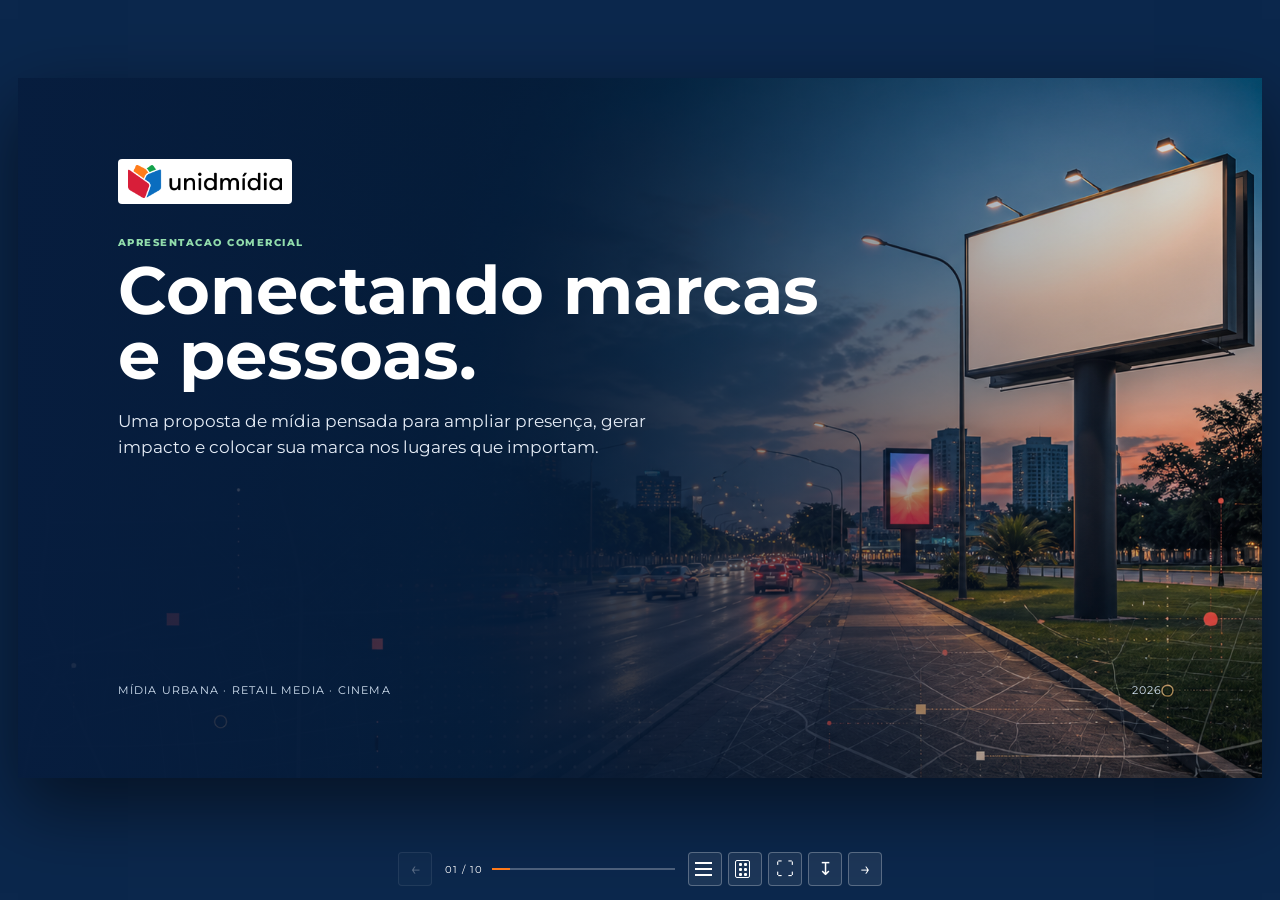
==== commit 6b02dcee: "Aprimorar selecao e precificacao comercial" ====
--- a/calculadora-unidmidia/apresentacao-comercial.html
+++ b/calculadora-unidmidia/apresentacao-comercial.html
@@ -49,7 +49,7 @@
 };
 render();
 </script><script>
-M.find(media=>media.id==='pdv-mercado').variantImages[2]='pdv-mercado/supermercado-parana/display-manopla-sem-fundo.png';
+M.find(media=>media.id==='pdv-mercado').variantImages[2]='pdv-mercado/supermercado-parana/display-manopla-transparent-v2.png';
 </script><script>
 const outdoorUmuarama=M.find(media=>media.id==='out-um');
 outdoorUmuarama.gallery=[
@@ -148,7 +148,8 @@
 const pdvMarket=M.find(media=>media.id==='pdv-mercado');
 const pdvCities=['Campo Mourão','Assis Chateaubriand','Cianorte','Goioerê','Ivaiporã','Pitanga','Ubiratã'];
 if(pdvMarket){
-  pdvMarket.multiVariantSelection=true;
+  pdvMarket.multiVariantSelection=false;
+  pdvMarket.pdvPackage={label:'Ativação completa - 6 formatos',value:25000};
   const position=M.indexOf(pdvMarket);
   M.splice(position,1,...pdvCities.map(city=>({...pdvMarket,id:`pdv-mercado-${city.toLowerCase().replace(/[^a-z0-9]+/g,'-')}`,city})));
 }
@@ -259,40 +260,45 @@
 const mediaSelections={};
 const galleryIndexes={};
 const renderBaseDeck=render;
-const mediaSelection=media=>mediaSelections[media.id]||(mediaSelections[media.id]={term:0,qty:1,variant:0,variants:[],service:0});
+const mediaSelection=media=>mediaSelections[media.id]||(mediaSelections[media.id]={term:0,qty:1,variant:0,variants:[],service:0,package:false});
 const extraItems=(media,selection)=>{
   const extras=[];
   if(media.serviceOptions)extras.push(media.serviceOptions[selection.service]||media.serviceOptions[0]);
   if(media.installationFee)extras.push(['Instalação por veículo',media.installationFee]);
   return extras;
 };
-const selectionTotal=(media,selection)=>{
-  const period=media.periods[selection.term]||media.periods[0];
-  return (period[2]*period[1]+extraItems(media,selection).reduce((total,extra)=>total+extra[1],0))*selection.qty;
-};
+const selectionCosts=(media,selection)=>{
+  if(media.pdvPackage)return {media:media.pdvPackage.value,production:0,total:media.pdvPackage.value,productionLabel:'Produção inclusa'};
+  const period=media.periods[selection.term]||media.periods[0],quantity=selection.qty;
+  const mediaTotal=period[2]*period[1]*quantity,productionTotal=extraItems(media,selection).reduce((total,extra)=>total+extra[1],0)*quantity;
+  return {media:mediaTotal,production:productionTotal,total:mediaTotal+productionTotal,productionLabel:media.productionConsult?'A consultar':''};
+};
+const selectionTotal=(media,selection)=>{const costs=selectionCosts(media,selection);return typeof salesPriceFromCosts==='function'?salesPriceFromCosts(costs.media,costs.production):costs.total};
 const selectionName=(media,selection)=>{
-  const variantName=media.variants?.[selection.variant];
+  const variantName=media.pdvPackage?.label||media.variants?.[selection.variant];
   const serviceName=media.serviceOptions?.[selection.service]?.[0];
   return [media.name,variantName,serviceName].filter(Boolean).join(' - ');
 };
-const proposalRows=entries=>entries.length?entries.map(entry=>`<tr><td>${entry.name}</td><td>${entry.city}</td><td>${entry.period}</td><td>${entry.qty}</td><td>${fmt(entry.total)}</td></tr>`).join(''):'<tr><td colspan="5" class="empty">Selecione as mídias e inclua as opções para montar a proposta.</td></tr>';
+const proposalRows=entries=>entries.length?entries.map(entry=>`<tr><td>${entry.name}${entry.pdvChannels?`<br><small>Canais: ${entry.pdvChannels}</small>`:''}</td><td>${entry.city}</td><td>${entry.period}</td><td>${entry.qty}</td><td>${fmt(entry.mediaPrice??entry.mediaTotal??entry.total)}</td><td>${entry.productionTotal?fmt(entry.productionPrice??entry.productionTotal):entry.productionLabel||'-'}</td><td>${fmt(entry.total)}</td></tr>`).join(''):'<tr><td colspan="7" class="empty">Selecione as mídias e inclua as opções para montar a proposta.</td></tr>';
 const getPresentationMeta=()=>{
   const results=filtered(),pageCount=Math.max(1,Math.ceil(results.length/6)),detailStart=pageCount+2,summary=detailStart+results.length,summaryPageCount=Math.max(1,Math.ceil(proposal.length/6)),last=summary+summaryPageCount-1;
   return {results,pageCount,detailStart,summary,summaryPageCount,last,total:last+1};
 };
-const inventoryCard=(media,page)=>`<button class="card" data-detail="${media.id}" data-inventory-page="${page}"><img src="${media.image}" alt="${media.name}"><div class="card-body"><span class="tag">${media.city} &middot; ${media.type}</span><h3>${media.name}</h3><p>${media.note}</p><strong>${fmt(media.price)}</strong> <small>/ ${media.unit}</small></div></button>`;
+const mediaDisplayPrice=media=>typeof salesPriceForMedia==='function'?salesPriceForMedia(media):media.price;
+const inventoryCard=(media,page)=>`<button class="card" data-detail="${media.id}" data-inventory-page="${page}"><img src="${media.image}" alt="${media.name}"><div class="card-body"><span class="tag">${media.city} &middot; ${media.type}</span><h3>${media.name}</h3><p>${media.note}</p><strong>${fmt(mediaDisplayPrice(media))}</strong> <small>/ ${media.unit}</small></div></button>`;
 const mediaSlide=(media,index,meta)=>{
   const selection=mediaSelection(media),period=media.periods[selection.term]||media.periods[0],isOpen=openConfigMediaId===media.id;
   const gallery=isOpen&&media.variantImages?media.variantImages.map(path=>images+path):(media.gallery||[media.image]),galleryIndex=(galleryIndexes[media.id]??(isOpen?selection.variant:0))%gallery.length;
   const image=gallery[galleryIndex];
   const galleryControls=gallery.length>1?`<div class="media-gallery-controls"><button class="icon" data-gallery-shift="-1" data-gallery-media="${media.id}" aria-label="Imagem anterior">&larr;</button><span>${isOpen&&media.variantImages?'Possibilidade':media.galleryLabel||'Foto'} ${String(galleryIndex+1).padStart(2,'0')} / ${String(gallery.length).padStart(2,'0')}</span><button class="icon" data-gallery-shift="1" data-gallery-media="${media.id}" aria-label="Proxima imagem">&rarr;</button></div>`:'';
-  const variants=media.variants?`<label class="field">Possibilidades de PDV</label><div class="periods inline-options">${media.variants.map((name,variantIndex)=>`<button class="period ${(media.multiVariantSelection?selection.variants.includes(variantIndex):selection.variant===variantIndex)?'on':''}" data-inline-variant="${variantIndex}" data-media-id="${media.id}">${name}</button>`).join('')}</div>`:'';
+  const variants=media.pdvPackage?`<label class="field">Ativação de PDV</label><div class="periods inline-options"><button class="period ${selection.package?'on':''}" data-pdv-package="${media.id}">${media.pdvPackage.label} · ${fmt(media.pdvPackage.value)}</button></div>`:media.variants?`<label class="field">Possibilidades de PDV</label><div class="periods inline-options">${media.variants.map((name,variantIndex)=>`<button class="period ${(media.multiVariantSelection?selection.variants.includes(variantIndex):selection.variant===variantIndex)?'on':''}" data-inline-variant="${variantIndex}" data-media-id="${media.id}">${name}</button>`).join('')}</div>`:'';
   const services=media.serviceOptions?`<label class="field">Lona</label><div class="periods inline-options">${media.serviceOptions.map((option,serviceIndex)=>`<button class="period ${selection.service===serviceIndex?'on':''}" data-inline-service="${serviceIndex}" data-media-id="${media.id}">${option[0]} · ${fmt(option[1])}</button>`).join('')}</div>`:'';
   const installation=media.installationFee?`<label class="field">Instalação</label><div class="included-fee">${fmt(media.installationFee)} por veículo</div>`:'';
-  const selectionCount=media.multiVariantSelection?selection.variants.length:1;
-  const configuration=isOpen?`<div class="inline-config">${variants}${services}<label class="field">Periodo</label><div class="periods">${media.periods.map((value,termIndex)=>`<button class="period ${selection.term===termIndex?'on':''}" data-inline-term="${termIndex}" data-media-id="${media.id}">${value[0]}</button>`).join('')}</div>${installation}<label class="field">Quantidade</label><div class="stepper"><button data-inline-qty="-1" data-media-id="${media.id}" aria-label="Diminuir quantidade">-</button><b>${selection.qty}</b><button data-inline-qty="1" data-media-id="${media.id}" aria-label="Aumentar quantidade">+</button></div><div class="quote-preview"><span>Investimento desta selecao</span><br><strong>${fmt(selectionTotal(media,selection)*selectionCount)}</strong><br><small>${selection.qty} unidade(s) &middot; ${period[0]}${media.multiVariantSelection?` &middot; ${selectionCount} possibilidade(s)`:''}</small></div><button class="command" data-add-media="${media.id}" ${media.multiVariantSelection&&!selectionCount?'disabled':''}>${media.multiVariantSelection?'Incluir opções selecionadas':'Incluir na proposta'}</button></div>`:'';
-  const detailMeta=media.type==='PDV'?'':`<div class="detail-meta"><div><span>Formato</span><b>${media.size}</b></div><div><span>Investimento a partir de</span><b>${fmt(media.price)}</b></div></div>`;
-  return `<section class="slide"><div class="top"><p class="eyebrow">03 · MIDIA SELECIONADA</p><span>${String(index+1).padStart(2,'0')} / ${String(meta.results.length).padStart(2,'0')} · ${media.city}</span></div><div class="detail"><div class="media-image media-gallery"><img src="${image}" alt="${media.name}">${galleryControls}</div><div><span class="eyebrow">${media.city} &middot; ${media.impact}</span><h2>${media.name}</h2><p class="copy">${media.note}</p>${detailMeta}<button class="command secondary" data-back-inventory="${Math.floor(index/6)}">Voltar ao inventario</button>${isOpen?'':`<button class="command" data-open-config="${media.id}">Selecionar midia</button>`}${configuration}</div></div></section>`;
+  const selectionCount=media.pdvPackage?(selection.package?1:0):media.multiVariantSelection?selection.variants.length:1;
+  const quantityControl=media.pdvPackage?'':`<label class="field">Quantidade</label><div class="stepper"><button data-inline-qty="-1" data-media-id="${media.id}" aria-label="Diminuir quantidade">-</button><b>${selection.qty}</b><button data-inline-qty="1" data-media-id="${media.id}" aria-label="Aumentar quantidade">+</button></div>`;
+  const configuration=isOpen?`<div class="inline-config">${variants}${services}<label class="field">Periodo</label><div class="periods">${media.periods.map((value,termIndex)=>`<button class="period ${selection.term===termIndex?'on':''}" data-inline-term="${termIndex}" data-media-id="${media.id}">${value[0]}</button>`).join('')}</div>${installation}${quantityControl}<div class="quote-preview"><span>Investimento desta selecao</span><br><strong>${fmt(selectionTotal(media,selection)*selectionCount)}</strong><br><small>${media.pdvPackage?`${media.city} · ${period[0]}`:`${selection.qty} unidade(s) &middot; ${period[0]}${media.multiVariantSelection?` &middot; ${selectionCount} possibilidade(s)`:''}`}</small></div><button class="command" data-add-media="${media.id}" ${(media.pdvPackage&&!selection.package)||(media.multiVariantSelection&&!selectionCount)?'disabled':''}>${media.pdvPackage?'Incluir ativação completa':media.multiVariantSelection?'Incluir opções selecionadas':'Incluir na proposta'}</button></div>`:'';
+  const detailMeta=media.type==='PDV'?'':`<div class="detail-meta"><div><span>Formato</span><b>${media.size}</b></div><div><span>Investimento a partir de</span><b>${fmt(mediaDisplayPrice(media))}</b></div></div>`;
+  return `<section class="slide ${isOpen?'is-configuring':''}"><div class="top"><p class="eyebrow">03 · MIDIA SELECIONADA</p><span>${String(index+1).padStart(2,'0')} / ${String(meta.results.length).padStart(2,'0')} · ${media.city}</span></div><div class="detail"><div class="media-image media-gallery"><img src="${image}" alt="${media.name}">${galleryControls}</div><div><span class="eyebrow">${media.city} &middot; ${media.impact}</span><h2>${media.name}</h2><p class="copy">${media.note}</p>${detailMeta}<button class="command secondary" data-back-inventory="${Math.floor(index/6)}">Voltar ao inventario</button>${isOpen?'':`<button class="command" data-open-config="${media.id}">Selecionar midia</button>`}${configuration}</div></div></section>`;
 };
 render=function(){
   const meta=getPresentationMeta();
@@ -319,9 +325,10 @@
     const summaryPages=Array.from({length:meta.summaryPageCount},(_,page)=>proposal.slice(page*6,page*6+6));
     summaryBase.outerHTML=summaryPages.map((entries,page)=>{
       const section=summaryBase.cloneNode(true);
-      const eyebrow=section.querySelector('.top .eyebrow'),label=section.querySelector('.top span'),body=section.querySelector('tbody');
+      const eyebrow=section.querySelector('.top .eyebrow'),label=section.querySelector('.top span'),header=section.querySelector('thead tr'),body=section.querySelector('tbody');
       if(eyebrow)eyebrow.textContent=`05 · PROPOSTA COMERCIAL${meta.summaryPageCount>1?` · ${page+1}/${meta.summaryPageCount}`:''}`;
       if(label)label.textContent=meta.summaryPageCount>1?`Resumo da composição · página ${page+1}`:'Resumo da composição selecionada';
+      if(header)header.innerHTML='<th>Mídia</th><th>Praça</th><th>Período</th><th>Quantidade</th><th>Mídia</th><th>Produção</th><th>Total</th>';
       if(body)body.innerHTML=proposalRows(entries);
       return section.outerHTML;
     }).join('');
@@ -337,9 +344,10 @@
   document.querySelectorAll('[data-inline-term]').forEach(button=>button.onclick=()=>{mediaSelection(M.find(media=>media.id===button.dataset.mediaId)).term=+button.dataset.inlineTerm;render()});
   document.querySelectorAll('[data-inline-qty]').forEach(button=>button.onclick=()=>{const selection=mediaSelection(M.find(media=>media.id===button.dataset.mediaId));selection.qty=Math.max(1,selection.qty+(+button.dataset.inlineQty));render()});
   document.querySelectorAll('[data-inline-variant]').forEach(button=>button.onclick=()=>{const media=M.find(media=>media.id===button.dataset.mediaId),selection=mediaSelection(media),variantIndex=+button.dataset.inlineVariant;selection.variant=variantIndex;galleryIndexes[media.id]=variantIndex;if(media.multiVariantSelection)selection.variants=selection.variants.includes(variantIndex)?selection.variants.filter(index=>index!==variantIndex):[...selection.variants,variantIndex];render()});
+  document.querySelectorAll('[data-pdv-package]').forEach(button=>button.onclick=()=>{const media=M.find(media=>media.id===button.dataset.pdvPackage),selection=mediaSelection(media);selection.package=!selection.package;render()});
   document.querySelectorAll('[data-inline-service]').forEach(button=>button.onclick=()=>{mediaSelection(M.find(media=>media.id===button.dataset.mediaId)).service=+button.dataset.inlineService;render()});
   document.querySelectorAll('[data-gallery-shift]').forEach(button=>button.onclick=()=>{const media=M.find(item=>item.id===button.dataset.galleryMedia),gallery=openConfigMediaId===media.id&&media.variantImages?media.variantImages:(media.gallery||[media.image]);galleryIndexes[media.id]=((galleryIndexes[media.id]??0)+(+button.dataset.galleryShift)+gallery.length)%gallery.length;render()});
-  document.querySelectorAll('[data-add-media]').forEach(button=>button.onclick=()=>{const media=M.find(item=>item.id===button.dataset.addMedia),selection=mediaSelection(media),period=media.periods[selection.term],variantIndexes=media.multiVariantSelection?selection.variants:[selection.variant];variantIndexes.forEach(variantIndex=>{const id=media.variants?`${media.id}-${variantIndex}`:media.id,name=media.variants?`${media.name} - ${media.variants[variantIndex]}`:selectionName(media,selection);proposal=proposal.filter(entry=>entry.id!==id);proposal.push({id,name,city:media.city,period:period[0],qty:selection.qty,total:selectionTotal(media,selection)});});openConfigMediaId='';presentationSlide=meta.summary;render()});
+  document.querySelectorAll('[data-add-media]').forEach(button=>button.onclick=()=>{const media=M.find(item=>item.id===button.dataset.addMedia),selection=mediaSelection(media),period=media.periods[selection.term],variantIndexes=media.pdvPackage?[null]:media.multiVariantSelection?selection.variants:[selection.variant];variantIndexes.forEach(variantIndex=>{const id=media.pdvPackage?media.id:media.variants?`${media.id}-${variantIndex}`:media.id,name=media.pdvPackage?selectionName(media,selection):media.variants?`${media.name} - ${media.variants[variantIndex]}`:selectionName(media,selection),costs=selectionCosts(media,selection);proposal=proposal.filter(entry=>entry.id!==id);proposal.push({id,name,city:media.city,period:period[0],qty:media.pdvPackage?1:selection.qty,mediaTotal:costs.media,productionTotal:costs.production,productionLabel:costs.productionLabel,pdvChannels:media.pdvPackage?media.variants.join(', '):'',total:costs.total});});openConfigMediaId='';presentationSlide=meta.summary;render()});
   prev.onclick=()=>go(presentationSlide-1);
   next.onclick=()=>go(presentationSlide+1);
   counter.textContent=`${String(presentationSlide+1).padStart(2,'0')} / ${String(meta.total).padStart(2,'0')}`;
@@ -369,18 +377,87 @@
   {id:'cia-praca',name:'Front Light com Iluminacao',city:'Cianorte',type:'Outdoor',price:1400,unit:'mes',periods:[['1 mes',1,1400],['3 meses',3,1400],['12 meses',12,1400]],note:'Praca Makio Sato com Av. Atlantica.',image:images+'cianorte/outdoor/outdoor-cianorte-praca-makio-sato-indisponivel.jpeg',size:'7,5 x 2,7 m',impact:'Outdoor iluminado'}
 ];
 cianorteExtras.forEach(media=>{if(!M.some(item=>item.id===media.id))M.push(media)});
+M.filter(media=>media.type==='Outdoor'&&!media.serviceOptions).forEach(media=>{media.productionConsult=true});
 const renderWithFinalTouches=render;
 render=function(){
   renderWithFinalTouches();
   document.querySelectorAll('[data-add-media]').forEach(button=>button.onclick=()=>{
-    const media=M.find(item=>item.id===button.dataset.addMedia),selection=mediaSelection(media),period=media.periods[selection.term],variantIndexes=media.multiVariantSelection?selection.variants:[selection.variant];
+    const media=M.find(item=>item.id===button.dataset.addMedia),selection=mediaSelection(media),period=media.periods[selection.term],variantIndexes=media.pdvPackage?[null]:media.multiVariantSelection?selection.variants:[selection.variant];
     variantIndexes.forEach(variantIndex=>{
-      const id=media.variants?`${media.id}-${variantIndex}`:media.id,name=media.variants?`${media.name} - ${media.variants[variantIndex]}`:selectionName(media,selection);
+      const id=media.pdvPackage?media.id:media.variants?`${media.id}-${variantIndex}`:media.id,name=media.pdvPackage?selectionName(media,selection):media.variants?`${media.name} - ${media.variants[variantIndex]}`:selectionName(media,selection),costs=selectionCosts(media,selection);
       proposal=proposal.filter(entry=>entry.id!==id);
-      proposal.push({id,name,city:media.city,period:period[0],qty:selection.qty,total:selectionTotal(media,selection)});
+proposal.push({id,name,city:media.city,period:period[0],qty:media.pdvPackage?1:selection.qty,mediaTotal:costs.media,productionTotal:costs.production,productionLabel:costs.productionLabel,pdvChannels:media.pdvPackage?media.variants.join(', '):'',total:selectionTotal(media,selection)});
     });
     button.disabled=true;button.innerHTML='&check; Incluida na proposta';button.insertAdjacentHTML('afterend','<span class="proposal-confirmation">Item confirmado na proposta.</span>');
   });
 };
 render();
-</script></body></html>
+</script><style>.deck{container-type:inline-size}@container (max-width:1200px){.slide{padding:5.5% 7%}h1{font-size:5.1cqw;margin-bottom:1.4cqw}h2{font-size:4cqw;margin-bottom:1.1cqw}.logo{width:13cqw;padding:.45cqw .8cqw;margin-bottom:1.8cqw}.eyebrow{font-size:.75cqw;margin-bottom:.7cqw}.copy{font-size:1.28cqw;line-height:1.42}.top{padding-bottom:1cqw;margin-bottom:3cqw;font-size:.9cqw}.filter-block{margin:1.4cqw 0}.filter-label{font-size:.75cqw;margin-bottom:.65cqw}.toggles{gap:.7cqw}.toggle{padding:.8cqw 1cqw;font-size:1cqw}.filters,.detail{gap:5%}.detail{align-items:center}.media-image{height:min(40cqw,48vh);max-height:none;align-self:center}.slide.is-configuring .detail-meta{display:none}.inventory-head{margin-bottom:1.8cqw}.inventory-head p{font-size:1cqw}.grid{gap:1cqw}.card{min-height:14.5cqw}.card img{height:6.4cqw}.card-body{padding:1cqw}.card h3{font-size:1.2cqw;margin:.4cqw 0}.card p{font-size:.86cqw;margin-bottom:.7cqw}.card strong{font-size:1.35cqw}.detail-meta{gap:1.6cqw;margin:1.4cqw 0}.detail-meta div{padding-left:.65cqw;font-size:.9cqw}.detail-meta b{font-size:1.4cqw}.command{padding:1cqw 1.4cqw;font-size:1cqw}.field{font-size:.74cqw;margin:.9cqw 0 .45cqw}.periods{gap:.55cqw}.period{padding:.75cqw .9cqw;font-size:.95cqw}.inline-config{margin-top:1.2cqw;padding-top:1cqw}.inline-config .field{margin-top:.8cqw}.inline-config .quote-preview{margin-top:.9cqw;padding:1cqw}.inline-config .quote-preview strong{font-size:2cqw}.stepper{gap:.7cqw;padding:.3cqw}.stepper button{width:2.3cqw;height:2.3cqw;font-size:1.45cqw}.quote-preview{margin-top:1.4cqw;padding:1.2cqw}.quote-preview strong{font-size:2.4cqw}.media-gallery-controls{left:1cqw;right:1cqw;bottom:1cqw;height:3.3cqw}.media-gallery-controls .icon{width:3.3cqw;height:3.3cqw;min-height:3.3cqw;font-size:1.5cqw}.media-gallery-controls span{font-size:.8cqw}.included-fee{min-height:3cqw;padding:.65cqw .9cqw;font-size:.9cqw}}@container (max-width:1050px){h2{font-size:3.55cqw}.copy{font-size:1.18cqw}.inline-options .period{padding:.62cqw .75cqw;font-size:.83cqw}.top{margin-bottom:2.2cqw}.proposal-confirmation{font-size:.8cqw}}</style><style>@media print{@page{size:13.333in 7.5in;margin:0}}</style><script>
+document.getElementById('print').onclick=()=>window.print();
+</script><style>@container (max-width:1200px){.slide.is-configuring .copy{display:none}}.calc-mark{width:15px;height:18px;border:1.5px solid currentColor;border-radius:2px;display:grid;grid-template-columns:repeat(2,3px);grid-template-rows:repeat(3,3px);gap:2px;place-content:center}.calc-mark i{width:3px;height:3px;background:currentColor;border-radius:1px}.pricing-panel{position:fixed;inset:0;z-index:30;display:none;place-items:center;padding:22px;background:#071d3fa8}.pricing-panel.open{display:grid}.pricing-dialog{width:min(760px,calc(100vw - 40px));max-height:calc(100dvh - 44px);overflow:auto;background:#f8fafc;border:1px solid #d9e0e8;box-shadow:0 24px 70px #0007;color:#18222e;padding:26px;border-radius:8px}.pricing-head{display:flex;justify-content:space-between;gap:18px;align-items:start;border-bottom:1px solid #d9e0e8;padding-bottom:17px}.pricing-head h2{font-size:28px;margin:4px 0 0}.pricing-close{color:#0b274c;background:#e7edf4;border:0;border-radius:4px;width:34px;height:34px;font-size:20px}.pricing-fields{display:grid;grid-template-columns:repeat(3,1fr);gap:14px;margin:18px 0}.pricing-field{display:grid;gap:6px;font-size:11px;font-weight:800;letter-spacing:.8px;text-transform:uppercase;color:#0872c9}.pricing-field input{width:100%;border:1px solid #d9e0e8;background:#fff;color:#18222e;border-radius:4px;padding:10px;font:600 16px Montserrat,Arial,sans-serif}.pricing-result{display:grid;grid-template-columns:1.25fr 1fr;gap:16px;background:#0b274c;color:#fff;padding:20px;border-radius:6px}.pricing-result small{font-size:10px;font-weight:800;letter-spacing:1px;text-transform:uppercase;color:#9bc9ff}.pricing-result strong{display:block;font-size:36px;margin-top:5px}.pricing-result span{font-size:13px;color:#d6e4f3}.pricing-flow{list-style:none;margin:18px 0 0;padding:0;border-top:1px solid #d9e0e8}.pricing-flow li{display:flex;justify-content:space-between;gap:20px;padding:11px 0;border-bottom:1px solid #d9e0e8;font-size:13px}.pricing-flow li b{font-size:14px}.pricing-flow .result-line{border-top:2px solid #0b274c;font-weight:800}.pricing-note{font-size:11px;line-height:1.45;color:#64748b;margin:15px 0 0}@media(max-width:720px){.pricing-dialog{padding:18px}.pricing-fields,.pricing-result{grid-template-columns:1fr}.pricing-head h2{font-size:23px}.pricing-result strong{font-size:30px}}</style><script>
+var pricingState={bv:0,taxes:19.53,margin:20};
+var pricingOpen=false;
+function salesPriceFromCosts(vehicleCost,productionCost){var denominator=1-(pricingState.bv+pricingState.taxes+pricingState.margin)/100;return denominator>0?(vehicleCost+productionCost)/denominator:0}
+function salesPriceForMedia(media){var period=media.periods?.[0],vehicleCost=media.pdvPackage?media.pdvPackage.value:(period?period[1]*period[2]:media.price||0),productionCost=media.serviceOptions?.[0]?.[1]||media.installationFee||0;return salesPriceFromCosts(vehicleCost,productionCost)}
+function refreshProposalPrices(){proposal.forEach(entry=>{entry.total=salesPriceFromCosts(entry.mediaTotal||0,entry.productionTotal||0)})}
+function pricingCostTotals(){return proposal.reduce((totals,entry)=>({vehicle:totals.vehicle+(entry.mediaTotal||0),production:totals.production+(entry.productionTotal||0)}),{vehicle:0,production:0})}
+function pricingFormatPercent(value){return value.toLocaleString('pt-BR',{minimumFractionDigits:0,maximumFractionDigits:2})+'%'}
+function pricingInputPercent(value){return value.toLocaleString('pt-BR',{minimumFractionDigits:0,maximumFractionDigits:2})}
+function renderPricingPanel(){
+  var actions=document.querySelector('.controls .actions');
+  if(actions&&!document.getElementById('pricingToggle'))actions.insertAdjacentHTML('afterbegin','<button id="pricingToggle" class="icon" title="Calculadora comercial" aria-label="Calculadora comercial"><span class="calc-mark" aria-hidden="true"><i></i><i></i><i></i><i></i><i></i><i></i></span></button>');
+  var toggle=document.getElementById('pricingToggle');if(toggle)toggle.onclick=()=>{pricingOpen=!pricingOpen;renderPricingPanel()};
+  var panel=document.getElementById('pricingPanel');
+  if(!panel){panel=document.createElement('aside');panel.id='pricingPanel';panel.className='pricing-panel';panel.setAttribute('role','dialog');panel.setAttribute('aria-modal','true');document.body.appendChild(panel)}
+  var costs=pricingCostTotals(),sale=salesPriceFromCosts(costs.vehicle,costs.production),bv=sale*pricingState.bv/100,taxes=sale*pricingState.taxes/100,margin=sale-costs.vehicle-costs.production-bv-taxes,realMargin=sale>0?((sale-costs.vehicle-costs.production)/sale)*100:0;
+  panel.classList.toggle('open',pricingOpen);
+  panel.innerHTML=`<div class="pricing-dialog"><div class="pricing-head"><div><p class="eyebrow">CALCULADORA COMERCIAL</p><h2>Preço de venda da proposta</h2></div><button id="pricingClose" class="pricing-close" aria-label="Fechar calculadora">×</button></div><div class="pricing-fields"><label class="pricing-field">BV (%)<input id="pricingBv" type="number" min="0" max="99" step="0.1" value="${pricingState.bv}"></label><label class="pricing-field">Impostos (%)<input id="pricingTaxes" type="number" min="0" max="99" step="0.01" value="${pricingState.taxes}"></label><label class="pricing-field">Margem líquida (%)<input id="pricingMargin" type="number" min="0" max="99" step="0.1" value="${pricingState.margin}"></label></div><div class="pricing-result"><div><small>Preço de venda</small><strong>${fmt(sale)}</strong><span>Preço exibido na proposta comercial</span></div><div><small>Markup</small><strong>${costs.vehicle+costs.production?((sale/(costs.vehicle+costs.production)).toLocaleString('pt-BR',{minimumFractionDigits:2,maximumFractionDigits:2})+'×'):'0,00×'}</strong><span>Sobre os custos diretos</span></div></div><ul class="pricing-flow"><li><span>Preço de venda</span><b>${fmt(sale)}</b></li><li><span>- Custo de veiculação</span><b>${fmt(costs.vehicle)}</b></li><li><span>- Custo de produção</span><b>${fmt(costs.production)}</b></li><li><span>- BV (${pricingFormatPercent(pricingState.bv)})</span><b>${fmt(bv)}</b></li><li><span>- Impostos (${pricingFormatPercent(pricingState.taxes)})</span><b>${fmt(taxes)}</b></li><li class="result-line"><span>= Margem líquida</span><b>${fmt(margin)}</b></li></ul><p class="pricing-note">O custo de veiculação é a soma das mídias selecionadas. BV e impostos incidem sobre o preço de venda.</p></div>`;
+  var gauge=document.createElement('section');gauge.className='pricing-gauge';gauge.innerHTML=`<div class="pricing-gauge-head"><strong>Margem real × presunção de 32%</strong><b>${pricingFormatPercent(realMargin)}</b></div><div class="pricing-track"><i class="pricing-fill" style="width:${Math.max(0,Math.min(100,realMargin/50*100))}%"></i><i class="pricing-presumption" style="left:64%"></i><i class="pricing-real" style="left:${Math.max(0,Math.min(100,realMargin/50*100))}%"></i></div><div class="pricing-scale"><span>0%</span><span>25%</span><span>50%</span></div><p class="pricing-verdict ${realMargin>=32?'ok':'warn'}"><b>${realMargin>=32?'Acima da presunção.':'Abaixo da presunção.'}</b> Margem real de ${pricingFormatPercent(realMargin)} ${realMargin>=32?'supera':'fica abaixo'} dos 32% presumidos.</p>`;panel.querySelector('.pricing-note').before(gauge);
+  if(realMargin>=32)gauge.querySelector('.pricing-verdict').innerHTML=`<b>Acima da presunção.</b> Margem real de ${pricingFormatPercent(realMargin)} supera os 32% presumidos.`;
+  [['pricingBv','bv'],['pricingTaxes','taxes'],['pricingMargin','margin']].forEach(([id,key])=>{var input=document.getElementById(id);input.type='text';input.inputMode='decimal';input.value=pricingInputPercent(pricingState[key])});
+  document.getElementById('pricingClose').onclick=()=>{pricingOpen=false;renderPricingPanel()};
+  [['pricingBv','bv'],['pricingTaxes','taxes'],['pricingMargin','margin']].forEach(([id,key])=>{var input=document.getElementById(id);input.oninput=()=>{pricingState[key]=Math.max(0,Math.min(99,Number(String(input.value).replace(',','.'))||0));refreshProposalPrices();render()}});
+}
+/* Same Lucro Presumido logic as the reference calculator, with BV as an extra selling expense. */
+pricingState={bv:20,iss:5,margin:20,additionalIrpj:true};
+function pricingTaxRate(){return 11.33+pricingState.iss+(pricingState.additionalIrpj?3.2:0)}
+function pricingDenominator(){return 1-(pricingState.bv+pricingTaxRate()+pricingState.margin)/100}
+function salesPriceComponent(cost){var denominator=pricingDenominator();return denominator>0?cost/denominator:0}
+salesPriceFromCosts=function(vehicleCost,productionCost){return salesPriceComponent(vehicleCost)+salesPriceComponent(productionCost)};
+refreshProposalPrices=function(){proposal.forEach(entry=>{entry.mediaPrice=salesPriceComponent(entry.mediaTotal||0);entry.productionPrice=salesPriceComponent(entry.productionTotal||0);entry.total=entry.mediaPrice+entry.productionPrice})};
+renderPricingPanel=function(){
+  var actions=document.querySelector('.controls .actions');
+  if(actions&&!document.getElementById('pricingToggle'))actions.insertAdjacentHTML('afterbegin','<button id="pricingToggle" class="icon" title="Calculadora comercial" aria-label="Calculadora comercial"><span class="calc-mark" aria-hidden="true"><i></i><i></i><i></i><i></i><i></i><i></i></span></button>');
+  var toggle=document.getElementById('pricingToggle');if(toggle)toggle.onclick=()=>{pricingOpen=!pricingOpen;renderPricingPanel()};
+  var panel=document.getElementById('pricingPanel');
+  if(!panel){panel=document.createElement('aside');panel.id='pricingPanel';panel.className='pricing-panel';panel.setAttribute('role','dialog');panel.setAttribute('aria-modal','true');document.body.appendChild(panel)}
+  var costs=pricingCostTotals(),taxRate=pricingTaxRate(),directCosts=costs.vehicle+costs.production,denominator=1-(pricingState.bv+taxRate+pricingState.margin)/100,valid=denominator>0,sale=valid?directCosts/denominator:0,bv=sale*pricingState.bv/100,taxes=sale*taxRate/100,margin=sale-directCosts-bv-taxes,realMargin=sale>0?((sale-directCosts-bv)/sale)*100:0,fillWidth=Math.max(0,Math.min(100,realMargin/50*100));
+  panel.classList.toggle('open',pricingOpen);
+  panel.innerHTML=`<div class="pricing-dialog"><div class="pricing-head"><div><p class="eyebrow">CALCULADORA COMERCIAL</p><h2>Pre&ccedil;o de venda da proposta</h2></div><button id="pricingClose" class="pricing-close" aria-label="Fechar calculadora">&times;</button></div><div class="pricing-fields"><label class="pricing-field pricing-slider">BV <b>${pricingFormatPercent(pricingState.bv)}</b><input id="pricingBv" type="range" min="0" max="50" step="1" value="${pricingState.bv}"></label><label class="pricing-field pricing-slider">Margem l&iacute;quida alvo <b>${pricingFormatPercent(pricingState.margin)}</b><input id="pricingMargin" type="range" min="1" max="45" step="1" value="${pricingState.margin}"></label><label class="pricing-field pricing-slider">ISS <b>${pricingFormatPercent(pricingState.iss)}</b><input id="pricingIss" type="range" min="2" max="5" step="0.5" value="${pricingState.iss}"></label></div><label class="pricing-check"><input id="pricingAdditional" type="checkbox" ${pricingState.additionalIrpj?'checked':''}> Aplicar adicional de IRPJ (3,2%)</label><div class="pricing-result"><div><small>Pre&ccedil;o de venda</small><strong>${valid?fmt(sale):'&mdash;'}</strong><span>Pre&ccedil;o exibido na proposta comercial</span></div><div><small>&Iacute;ndice de markup</small><strong>${valid&&directCosts?(sale/directCosts).toLocaleString('pt-BR',{minimumFractionDigits:2,maximumFractionDigits:2})+'&times;':'&mdash;'}</strong><span>Sobre os custos diretos</span></div><div><small>Carga tribut&aacute;ria</small><strong>${pricingFormatPercent(taxRate)}</strong><span>Federal, ISS e IRPJ adicional</span></div></div><ul class="pricing-flow"><li><span>Pre&ccedil;o de venda</span><b>${valid?fmt(sale):'&mdash;'}</b></li><li><span>- Custo de veicula&ccedil;&atilde;o</span><b>${fmt(costs.vehicle)}</b></li><li><span>- Custo de produ&ccedil;&atilde;o</span><b>${fmt(costs.production)}</b></li><li><span>- BV (${pricingFormatPercent(pricingState.bv)})</span><b>${valid?fmt(bv):'&mdash;'}</b></li><li><span>- Impostos (${pricingFormatPercent(taxRate)})</span><b>${valid?fmt(taxes):'&mdash;'}</b></li><li class="result-line"><span>= Margem l&iacute;quida</span><b>${valid?fmt(margin):'&mdash;'}</b></li></ul><section class="pricing-gauge"><div class="pricing-gauge-head"><strong>Margem real &times; presun&ccedil;&atilde;o de 32%</strong><b>${valid?pricingFormatPercent(realMargin):'&mdash;'}</b></div><div class="pricing-track"><i class="pricing-fill ${valid?(realMargin<32?'warn':''):'stop'}" style="width:${valid?fillWidth:100}%"></i><i class="pricing-presumption" style="left:64%"></i></div><div class="pricing-scale"><span>0%</span><span>25%</span><span>50%</span></div><p class="pricing-verdict ${!valid?'stop':realMargin<32?'warn':'ok'}">${!valid?'<b>Combina&ccedil;&atilde;o imposs&iacute;vel.</b> Margem, impostos e BV somam 100% ou mais.':realMargin<32?`<b>Abaixo da presun&ccedil;&atilde;o.</b> Margem real de ${pricingFormatPercent(realMargin)} contra 32% presumidos.`:`<b>Acima da presun&ccedil;&atilde;o.</b> Margem real de ${pricingFormatPercent(realMargin)} supera os 32% presumidos.`}</p></section><p class="pricing-note">Custo de veicula&ccedil;&atilde;o &eacute; a soma das m&iacute;dias selecionadas. F&oacute;rmula: custo direto &divide; (1 - carga tribut&aacute;ria - margem alvo - BV).</p></div>`;
+  document.getElementById('pricingClose').onclick=()=>{pricingOpen=false;renderPricingPanel()};
+  var update=()=>{refreshProposalPrices();render()};
+  [['pricingBv','bv'],['pricingMargin','margin'],['pricingIss','iss']].forEach(([id,key])=>{var input=document.getElementById(id),sync=function(){pricingState[key]=Number(this.value)||0;this.closest('label').querySelector('b').textContent=pricingFormatPercent(pricingState[key])};input.oninput=sync;input.onchange=function(){sync.call(this);update()}});
+  document.getElementById('pricingAdditional').onchange=function(){pricingState.additionalIrpj=this.checked;update()};
+};
+document.head.insertAdjacentHTML('beforeend','<style id="pricingExactStyles">.pricing-slider b{font-size:12px;color:#18222e}.pricing-slider input[type=range]{width:100%;height:5px;margin:8px 0 2px;padding:0;border:0;background:#d9e0e8;accent-color:#0b274c}.pricing-check{display:flex;gap:9px;align-items:center;margin:0 0 20px;font-size:13px;color:#3a424e}.pricing-check input{width:17px;height:17px;accent-color:#0b274c}.pricing-result{grid-template-columns:1.4fr 1fr 1fr}.pricing-fill{border-right:2px solid #149647}.pricing-fill.warn{background:#fbeecd;border-right-color:#9a5b06}.pricing-fill.stop{background:#fbe3dc;border-right-color:#a4310f}.pricing-verdict.stop{color:#a4310f;background:#fbe3dc;border-color:#e39d86}@media(max-width:720px){.pricing-result{grid-template-columns:1fr}}</style>');
+function renderInlineCommercialPrices(){document.querySelectorAll('.inline-config .quote-preview').forEach(preview=>{const mediaId=preview.closest('.detail')?.querySelector('[data-add-media]')?.dataset.addMedia,media=M.find(item=>item.id===mediaId);if(!media)return;const selection=mediaSelection(media),costs=selectionCosts(media,selection),count=media.pdvPackage?(selection.package?1:0):media.multiVariantSelection?selection.variants.length:1,mediaPrice=salesPriceComponent(costs.media)*count,productionPrice=salesPriceComponent(costs.production)*count,total=mediaPrice+productionPrice,productionText=media.pdvPackage?'Produ&ccedil;&atilde;o inclusa':media.productionConsult?'Produ&ccedil;&atilde;o a consultar':`Produ&ccedil;&atilde;o ${fmt(productionPrice)}`;preview.querySelector('strong').textContent=fmt(total);preview.querySelector('.quote-components')?.remove();preview.querySelector('span').insertAdjacentHTML('afterend',`<small class="quote-components" style="display:block;margin-top:5px;color:#49627f">M&iacute;dia ${fmt(mediaPrice)} &middot; ${productionText}</small>`)});}
+function renderDynamicProductionControls(){document.querySelectorAll('[data-inline-service]').forEach(button=>{const media=M.find(item=>item.id===button.dataset.mediaId),option=media?.serviceOptions?.[+button.dataset.inlineService];if(option)button.textContent=`${option[0]} · ${fmt(salesPriceComponent(option[1]))}`});document.querySelectorAll('.included-fee').forEach(fee=>{const mediaId=fee.closest('.detail')?.querySelector('[data-add-media]')?.dataset.addMedia,media=M.find(item=>item.id===mediaId);if(media?.installationFee)fee.textContent=`${fmt(salesPriceComponent(media.installationFee))} por veículo`});document.querySelectorAll('[data-pdv-package]').forEach(button=>{const media=M.find(item=>item.id===button.dataset.pdvPackage);if(media?.pdvPackage)button.textContent=`${media.pdvPackage.label} · ${fmt(salesPriceComponent(media.pdvPackage.value))}`});document.querySelectorAll('.inline-config').forEach(config=>{const mediaId=config.querySelector('[data-add-media]')?.dataset.addMedia,media=M.find(item=>item.id===mediaId);if(!media||(!media.productionConsult&&!media.pdvPackage)||config.querySelector('.production-status'))return;const periodLabel=[...config.querySelectorAll('.field')].find(label=>label.textContent.trim()==='Periodo');if(periodLabel)periodLabel.insertAdjacentHTML('beforebegin',`<label class="field production-status">Produ&ccedil;&atilde;o</label><div class="included-fee production-status">${media.pdvPackage?'Produ&ccedil;&atilde;o inclusa':'A consultar'}</div>`)});}
+let quickOpen=false;
+function quickSelectionInfo(media){const selection=mediaSelection(media),costs=selectionCosts(media,selection),count=media.pdvPackage?(selection.package?1:0):media.multiVariantSelection?selection.variants.length:1,mediaPrice=salesPriceComponent(costs.media)*count,productionPrice=salesPriceComponent(costs.production)*count;return {selection,costs,count,mediaPrice,productionPrice,total:mediaPrice+productionPrice}}
+function quickSelectionRow(media){const info=quickSelectionInfo(media),selection=info.selection,service=media.serviceOptions?`<select data-quick-service="${media.id}">${media.serviceOptions.map((option,index)=>`<option value="${index}" ${selection.service===index?'selected':''}>${option[0]} · ${fmt(salesPriceComponent(option[1]))}</option>`).join('')}</select>`:media.installationFee?`<span class="quick-static">Instalação: ${fmt(salesPriceComponent(media.installationFee))}</span>`:media.productionConsult?'<span class="quick-static">Produção: A consultar</span>':media.pdvPackage?'<span class="quick-static">Produção inclusa</span>':'<span class="quick-static">Sem produção adicional</span>',period=`<select data-quick-term="${media.id}">${media.periods.map((item,index)=>`<option value="${index}" ${selection.term===index?'selected':''}>${item[0]}</option>`).join('')}</select>`,quantity=media.pdvPackage?`<label class="quick-package"><input type="checkbox" data-quick-package="${media.id}" ${selection.package?'checked':''}> Ativação completa</label>`:`<input class="quick-qty" data-quick-qty="${media.id}" type="number" min="1" value="${selection.qty}">`,isDisabled=media.pdvPackage&&!selection.package;return `<div class="quick-row"><div><b>${media.name}</b><span>${media.city} · ${media.type}</span></div><div>${service}</div><div>${period}</div><div>${quantity}</div><div class="quick-price"><span>Mídia ${fmt(info.mediaPrice)}</span><span>${media.pdvPackage?'Produção inclusa':media.productionConsult?'Produção a consultar':`Produção ${fmt(info.productionPrice)}`}</span><strong>${fmt(info.total)}</strong></div><button class="command quick-add" data-quick-add="${media.id}" ${isDisabled?'disabled':''}>Incluir</button></div>`}
+function addQuickSelection(media){const selection=mediaSelection(media),period=media.periods[selection.term],variantIndexes=media.pdvPackage?[null]:media.multiVariantSelection?selection.variants:[selection.variant];variantIndexes.forEach(variantIndex=>{const id=media.pdvPackage?media.id:media.variants?`${media.id}-${variantIndex}`:media.id,name=media.pdvPackage?selectionName(media,selection):media.variants?`${media.name} - ${media.variants[variantIndex]}`:selectionName(media,selection),costs=selectionCosts(media,selection);proposal=proposal.filter(entry=>entry.id!==id);proposal.push({id,name,city:media.city,period:period[0],qty:media.pdvPackage?1:selection.qty,mediaTotal:costs.media,productionTotal:costs.production,productionLabel:costs.productionLabel,pdvChannels:media.pdvPackage?media.variants.join(', '):'',total:selectionTotal(media,selection)})});refreshProposalPrices()}
+function renderQuickSelection(){const actions=document.querySelector('.controls .actions');if(actions&&!document.getElementById('quickToggle'))actions.insertAdjacentHTML('afterbegin','<button id="quickToggle" class="icon" title="Seleção rápida" aria-label="Seleção rápida"><span class="quick-mark" aria-hidden="true"><i></i><i></i><i></i></span></button>');const toggleButton=document.getElementById('quickToggle');if(toggleButton)toggleButton.onclick=()=>{quickOpen=!quickOpen;renderQuickSelection()};let panel=document.getElementById('quickPanel');if(!panel){panel=document.createElement('aside');panel.id='quickPanel';panel.className='quick-panel';panel.setAttribute('role','dialog');panel.setAttribute('aria-modal','true');document.body.appendChild(panel)}panel.classList.toggle('open',quickOpen);if(!quickOpen){panel.innerHTML='';return}const media=filtered();panel.innerHTML=`<div class="quick-dialog"><div class="quick-head"><div><p class="eyebrow">SELEÇÃO RÁPIDA</p><h2>Monte a proposta em linhas</h2></div><button id="quickClose" class="pricing-close" aria-label="Fechar seleção rápida">&times;</button></div><div class="quick-filters"><div><span>Praças</span><div>${cities.map(city=>`<button class="quick-filter ${chosenCities.includes(city)?'on':''}" data-quick-city="${city}">${city}</button>`).join('')}</div></div><div><span>Formatos</span><div>${types.map(type=>`<button class="quick-filter ${chosenTypes.includes(type)?'on':''}" data-quick-type="${type}">${type}</button>`).join('')}</div></div></div><div class="quick-lines"><div class="quick-labels"><span>Mídia</span><span>Produção</span><span>Período</span><span>Qtd.</span><span>Investimento</span><span></span></div>${media.length?media.map(quickSelectionRow).join(''):'<p class="quick-empty">Selecione ao menos uma praça e um formato.</p>'}</div></div>`;document.getElementById('quickClose').onclick=()=>{quickOpen=false;renderQuickSelection()};document.querySelectorAll('[data-quick-city]').forEach(button=>button.onclick=()=>{chosenCities=toggle(chosenCities,button.dataset.quickCity);inventoryPage=0;render()});document.querySelectorAll('[data-quick-type]').forEach(button=>button.onclick=()=>{chosenTypes=toggle(chosenTypes,button.dataset.quickType);inventoryPage=0;render()});document.querySelectorAll('[data-quick-service]').forEach(select=>select.onchange=()=>{mediaSelection(M.find(media=>media.id===select.dataset.quickService)).service=+select.value;render()});document.querySelectorAll('[data-quick-term]').forEach(select=>select.onchange=()=>{mediaSelection(M.find(media=>media.id===select.dataset.quickTerm)).term=+select.value;render()});document.querySelectorAll('[data-quick-qty]').forEach(input=>input.onchange=()=>{mediaSelection(M.find(media=>media.id===input.dataset.quickQty)).qty=Math.max(1,+input.value||1);render()});document.querySelectorAll('[data-quick-package]').forEach(input=>input.onchange=()=>{mediaSelection(M.find(media=>media.id===input.dataset.quickPackage)).package=input.checked;render()});document.querySelectorAll('[data-quick-add]').forEach(button=>button.onclick=()=>{addQuickSelection(M.find(media=>media.id===button.dataset.quickAdd));renderQuickSelection()})}
+document.head.insertAdjacentHTML('beforeend','<style id="quickSelectionStyles">.quick-mark{width:17px;height:15px;display:grid;gap:3px}.quick-mark i{display:block;height:2px;background:currentColor}.quick-panel{position:fixed;inset:0;z-index:31;display:none;place-items:center;padding:30px;background:#071d3fa8}.quick-panel.open{display:grid}.quick-dialog{width:min(1280px,calc(100vw - 60px));max-height:calc(100dvh - 60px);overflow:auto;background:#f8fafc;color:#18222e;padding:30px 34px;border:1px solid #d9e0e8;border-radius:8px;box-shadow:0 24px 70px #0007}.quick-head{display:flex;justify-content:space-between;gap:18px;align-items:start;padding-bottom:18px;border-bottom:1px solid #d9e0e8}.quick-head h2{font-size:30px;margin:4px 0 0}.quick-filters{display:grid;grid-template-columns:1fr 1fr;gap:18px;padding:20px 0}.quick-filters>div>span{display:block;margin-bottom:8px;color:#0872c9;font-size:11px;font-weight:800;letter-spacing:.8px;text-transform:uppercase}.quick-filter{margin:0 6px 6px 0;padding:8px 10px;border:1px solid #d9e0e8;border-radius:4px;background:#fff;color:#18222e;font:600 12px Montserrat,Arial,sans-serif}.quick-filter.on{border-color:#0872c9;background:#0872c9;color:#fff}.quick-lines{border-top:1px solid #d9e0e8}.quick-labels,.quick-row{display:grid;grid-template-columns:1.55fr 1.3fr .85fr .45fr 1.25fr auto;gap:10px;align-items:center}.quick-labels{padding:10px 0;color:#64748b;font-size:10px;font-weight:800;letter-spacing:.8px;text-transform:uppercase}.quick-row{padding:13px 0;border-top:1px solid #e5eaf0}.quick-row>div:first-child b,.quick-row>div:first-child span{display:block}.quick-row>div:first-child b{font-size:13px}.quick-row>div:first-child span,.quick-static{font-size:11px;color:#64748b}.quick-row select,.quick-row input{width:100%;min-height:36px;padding:7px 8px;border:1px solid #d9e0e8;border-radius:4px;background:#fff;color:#18222e;font:500 11px Montserrat,Arial,sans-serif}.quick-qty{max-width:62px}.quick-package{font-size:11px;color:#18222e;white-space:nowrap}.quick-package input{width:16px;height:16px;min-height:0;vertical-align:middle;accent-color:#0872c9}.quick-price span,.quick-price strong{display:block}.quick-price span{font-size:10px;color:#64748b;line-height:1.45}.quick-price strong{margin-top:3px;font-size:15px;color:#0b274c}.quick-add{padding:10px 12px;white-space:nowrap}.quick-empty{padding:24px 0;color:#64748b}@media(max-width:850px){.quick-panel{padding:12px}.quick-dialog{width:calc(100vw - 24px);max-height:calc(100dvh - 24px);padding:20px}.quick-filters{grid-template-columns:1fr}.quick-labels{display:none}.quick-row{grid-template-columns:1fr 1fr}.quick-row>div:first-child{grid-column:1/-1}.quick-add{justify-self:start}}</style>');
+const umuaramaOutdoorPoints=['Rod. Serra Dourados, sa&iacute;da de Umuarama','Av. Aracaju, Mercado Atacad&atilde;o','PR-323, Levo Alimentos, sentido Mariluz','Av. Parigot de Souza, Feira de Domingo','Rua Arapongas, Dep&oacute;sito S&atilde;o Jos&eacute;','Av. Ariovaldo, sentido cidade','Av. Manaus, Mercado Amig&atilde;o','Av. Jos&eacute; Dias Lopes, UOPECAN','Av. Ant&ocirc;nio Ostrenski, Hospital CEMIL','Av. Ariovaldo, Max Atacado, centro','Av. Paran&aacute;, Lago, sentido UOPECAN','Av. Ariovaldo, Max Atacado, rodovia','Av. &Acirc;ngelo Moreira, Delegacia/UPA/Sicoob','Av. Parigot de Souza, Av. Guanabara','Av. Paranapanema, Tiro de Guerra','Av. Paran&aacute;, Lago, Faculdade Alfa','Rotat&oacute;ria ACEU/Guri, entrada da cidade','Av. Paulo Pedrosa, Sorveteria D&rsquo;Italia','Rod. Serra, Parque Jaboticabeira','Av. Parigot de Souza, Alfinha/Mont Blanc','Av. Ariovaldo, Max Atacado','Av. Celso Garcia Cid, Hospital CEMIL','Av. &Acirc;ngelo Moreira, UOPECAN','Av. Maring&aacute;, Unipar/Lamore','Rua Arapongas, Col&eacute;gio Alfa/Posto Portuga','Av. Pirap&oacute;, Av. Rol&acirc;ndia/Unipar','Estrada Xambr&ecirc;, ACEU/Guri','Av. Paran&aacute;, Shopping/Centro/Xambr&ecirc;'];
+function renderOutdoorPointList(){const selectButton=document.querySelector('[data-open-config="out-um"]');if(!selectButton||document.querySelector('.outdoor-point-list'))return;selectButton.insertAdjacentHTML('afterend',`<div class="outdoor-point-list"><strong>28 pontos de exibi&ccedil;&atilde;o em Umuarama</strong><ol>${umuaramaOutdoorPoints.map(point=>`<li>${point}</li>`).join('')}</ol></div>`)}
+document.head.insertAdjacentHTML('beforeend','<style id="outdoorPointListStyles">.outdoor-point-list{margin-top:14px;padding-top:10px;border-top:1px solid #d9e0e8;color:#64748b}.outdoor-point-list strong{display:block;margin-bottom:6px;color:#0b274c;font-size:9px;letter-spacing:.6px;text-transform:uppercase}.outdoor-point-list ol{display:grid;grid-template-columns:repeat(2,minmax(0,1fr));column-gap:14px;row-gap:2px;margin:0;padding-left:16px;font-size:8px;line-height:1.28}.outdoor-point-list li{padding-left:1px}@container (max-width:1050px){.outdoor-point-list{margin-top:1cqw;padding-top:.7cqw}.outdoor-point-list strong{font-size:.67cqw;margin-bottom:.45cqw}.outdoor-point-list ol{font-size:.62cqw;column-gap:1cqw;row-gap:.15cqw;padding-left:1.1cqw}}</style>');
+function renderPdvOptionThumbnails(){document.querySelectorAll('[data-open-config]').forEach(button=>{const media=M.find(item=>item.id===button.dataset.openConfig);if(!media?.pdvPackage||button.parentElement.querySelector('.pdv-option-thumbnails'))return;button.insertAdjacentHTML('afterend',`<div class="pdv-option-thumbnails"><strong>Formatos da ativa&ccedil;&atilde;o</strong><div>${media.variants.map((name,index)=>`<figure><img src="${images+media.variantImages[index]}" alt="${name}"><figcaption>${name}</figcaption></figure>`).join('')}</div></div>`)});}
+document.head.insertAdjacentHTML('beforeend','<style id="pdvThumbnailStyles">.pdv-option-thumbnails{margin-top:14px;padding-top:10px;border-top:1px solid #d9e0e8}.pdv-option-thumbnails>strong{display:block;margin-bottom:7px;color:#0b274c;font-size:9px;letter-spacing:.6px;text-transform:uppercase}.pdv-option-thumbnails>div{display:grid;grid-template-columns:repeat(3,minmax(0,1fr));gap:7px}.pdv-option-thumbnails figure{margin:0}.pdv-option-thumbnails img{display:block;width:100%;height:80px;object-fit:cover;border-radius:3px;background:#dce7f1}.pdv-option-thumbnails figure:nth-child(5) img{object-position:center 84%}.pdv-option-thumbnails figure:nth-child(6) img{object-position:center 70%}.pdv-option-thumbnails figcaption{margin-top:3px;color:#64748b;font-size:8px;line-height:1.2}.media-image img[src*="adesivo-saida-piso"]{object-position:center 84%}.media-image img[src*="adesivo-mesa-cafeteria"]{object-position:center 70%}@container (max-width:1050px){.pdv-option-thumbnails{margin-top:1cqw;padding-top:.7cqw}.pdv-option-thumbnails>strong{margin-bottom:.5cqw;font-size:.67cqw}.pdv-option-thumbnails>div{gap:.55cqw}.pdv-option-thumbnails img{height:6.4cqw}.pdv-option-thumbnails figcaption{margin-top:.25cqw;font-size:.58cqw}}</style>');
+const renderWithPricing=render;
+render=function(){refreshProposalPrices();renderWithPricing();renderInlineCommercialPrices();renderDynamicProductionControls();renderPricingPanel();renderQuickSelection();renderOutdoorPointList();renderPdvOptionThumbnails()};
+const renderQuickSelectionWithScroll=renderQuickSelection;
+let quickScrollRestore;
+renderQuickSelection=function(scrollTop){const restoredScroll=Number.isFinite(scrollTop)?scrollTop:quickScrollRestore;quickScrollRestore=undefined;renderQuickSelectionWithScroll();if(!quickOpen)return;const dialog=document.querySelector('#quickPanel .quick-dialog'),preserve=(change)=>{quickScrollRestore=dialog?dialog.scrollTop:0;change();render()};if(Number.isFinite(restoredScroll)&&dialog)dialog.scrollTop=restoredScroll;document.querySelectorAll('[data-quick-service]').forEach(select=>select.onchange=()=>preserve(()=>{mediaSelection(M.find(media=>media.id===select.dataset.quickService)).service=+select.value}));document.querySelectorAll('[data-quick-term]').forEach(select=>select.onchange=()=>preserve(()=>{mediaSelection(M.find(media=>media.id===select.dataset.quickTerm)).term=+select.value}));document.querySelectorAll('[data-quick-qty]').forEach(input=>input.onchange=()=>preserve(()=>{mediaSelection(M.find(media=>media.id===input.dataset.quickQty)).qty=Math.max(1,+input.value||1)}));document.querySelectorAll('[data-quick-package]').forEach(input=>input.onchange=()=>preserve(()=>{mediaSelection(M.find(media=>media.id===input.dataset.quickPackage)).package=input.checked}));document.querySelectorAll('[data-quick-add]').forEach(button=>{const media=M.find(item=>item.id===button.dataset.quickAdd),isIncluded=proposal.some(entry=>entry.id===media.id||entry.id.startsWith(`${media.id}-`));if(isIncluded)button.innerHTML='<span aria-hidden="true">&check;</span> Inclu&iacute;da';button.onclick=()=>{const currentDialog=button.closest('.quick-dialog'),savedScroll=currentDialog?currentDialog.scrollTop:0;addQuickSelection(media);renderQuickSelection(savedScroll)}})};
+render();
+</script><style>.pricing-gauge{margin:20px 0 0;padding:16px 18px;border:1px solid #d9e0e8;border-radius:6px;background:#fff}.pricing-gauge-head{display:flex;justify-content:space-between;align-items:baseline;margin-bottom:12px;font-size:14px}.pricing-gauge-head b{font-size:17px}.pricing-track{position:relative;height:42px;overflow:hidden;background:#eef1f4;border:1px solid #d9e0e8;border-radius:6px}.pricing-fill{position:absolute;inset:0 auto 0 0;background:#e3f3ec}.pricing-presumption,.pricing-real{position:absolute;top:-1px;bottom:-1px;width:2px}.pricing-presumption{background:#18222e}.pricing-real{background:#149647}.pricing-scale{display:flex;justify-content:space-between;margin-top:6px;font-size:10px;color:#64748b}.pricing-verdict{margin:14px 0 0;padding:11px 13px;border:1px solid;border-radius:5px;font-size:12px;line-height:1.45}.pricing-verdict.ok{color:#087a52;background:#e3f3ec;border-color:#8fc9b2}.pricing-verdict.warn{color:#9a5b06;background:#fbeecd;border-color:#e6bd6b}</style><script>
+</script><style>.pricing-panel{padding:36px}.pricing-dialog{width:min(1180px,calc(100vw - 72px));max-height:calc(100dvh - 72px);padding:32px 36px}.pricing-head h2{font-size:34px}.pricing-fields{gap:20px;margin:24px 0}.pricing-field input{font-size:18px;padding:12px}.pricing-result{padding:26px}.pricing-result strong{font-size:44px}.pricing-flow{margin-top:22px}.pricing-flow li{font-size:15px;padding:13px 0}.pricing-flow li b{font-size:16px}@media(max-width:720px){.pricing-panel{padding:12px}.pricing-dialog{width:calc(100vw - 24px);max-height:calc(100dvh - 24px);padding:20px}.pricing-head h2{font-size:25px}.pricing-result strong{font-size:32px}}@media print{.filters .toggle:not(.on){display:none}}</style></body></html>
